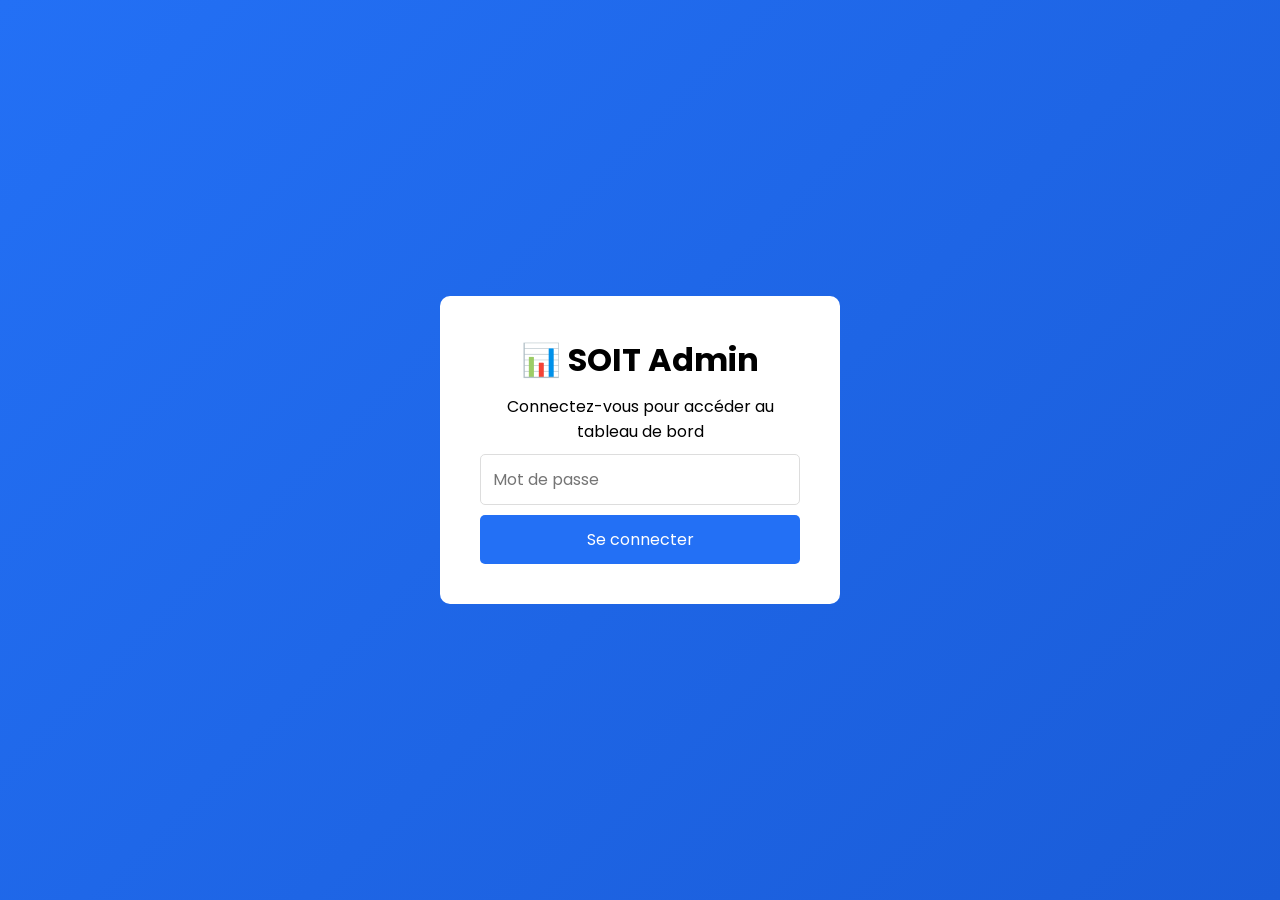
==== admin.html @ 4bae9ca6 "Add admin dashboard page" ====
<!doctype html>
<html lang="fr">
  <head>
    <meta charset="UTF-8" />
    <meta name="viewport" content="width=device-width, initial-scale=1.0" />
    <title>Admin Dashboard - SOIT</title>
    <link
      rel="stylesheet"
      href="https://cdnjs.cloudflare.com/ajax/libs/font-awesome/6.0.0-beta3/css/all.min.css"
    />
    <link
      href="https://fonts.googleapis.com/css2?family=Poppins:wght@100;200;300;400;500;600;700;800;900&display=swap"
      rel="stylesheet"
    />
    <style>
      * {
        margin: 0;
        padding: 0;
        box-sizing: border-box;
        font-family: "Poppins", sans-serif;
      }

      body {
        background: #f0f2f5;
      }

      /* Sidebar */
      .sidebar {
        position: fixed;
        left: 0;
        top: 0;
        width: 260px;
        height: 100%;
        background: #1a1a2e;
        color: white;
        transition: all 0.3s;
        z-index: 100;
      }

      .sidebar-header {
        padding: 20px;
        text-align: center;
        border-bottom: 1px solid #16213e;
      }

      .sidebar-header h2 {
        font-size: 1.5rem;
      }

      .sidebar-header p {
        font-size: 0.8rem;
        color: #aaa;
        margin-top: 5px;
      }

      .sidebar-menu {
        padding: 20px 0;
      }

      .menu-item {
        padding: 12px 25px;
        display: flex;
        align-items: center;
        gap: 12px;
        cursor: pointer;
        transition: all 0.3s;
        color: #ccc;
      }

      .menu-item:hover,
      .menu-item.active {
        background: #16213e;
        color: #2370f5;
      }

      .menu-item i {
        width: 20px;
      }

      /* Main Content */
      .main-content {
        margin-left: 260px;
        padding: 20px;
      }

      /* Top Bar */
      .top-bar {
        background: white;
        padding: 15px 25px;
        border-radius: 10px;
        display: flex;
        justify-content: space-between;
        align-items: center;
        margin-bottom: 20px;
        box-shadow: 0 2px 5px rgba(0, 0, 0, 0.05);
      }

      .page-title {
        font-size: 1.5rem;
        font-weight: 600;
      }

      .logout-btn {
        background: #ff4444;
        color: white;
        border: none;
        padding: 8px 15px;
        border-radius: 5px;
        cursor: pointer;
        transition: all 0.3s;
      }

      .logout-btn:hover {
        background: #cc0000;
      }

      /* Stats Cards */
      .stats-grid {
        display: grid;
        grid-template-columns: repeat(auto-fit, minmax(250px, 1fr));
        gap: 20px;
        margin-bottom: 30px;
      }

      .stat-card {
        background: white;
        padding: 20px;
        border-radius: 10px;
        box-shadow: 0 2px 5px rgba(0, 0, 0, 0.05);
        transition: transform 0.3s;
      }

      .stat-card:hover {
        transform: translateY(-5px);
      }

      .stat-card h3 {
        color: #666;
        font-size: 0.9rem;
        margin-bottom: 10px;
      }

      .stat-card .value {
        font-size: 2rem;
        font-weight: bold;
        color: #2370f5;
      }

      /* Sections */
      .section {
        background: white;
        border-radius: 10px;
        padding: 20px;
        margin-bottom: 20px;
        display: none;
      }

      .section.active {
        display: block;
      }

      .section-header {
        display: flex;
        justify-content: space-between;
        align-items: center;
        margin-bottom: 20px;
        padding-bottom: 10px;
        border-bottom: 2px solid #f0f2f5;
      }

      .section-header h2 {
        font-size: 1.3rem;
      }

      /* Tables */
      .table-container {
        overflow-x: auto;
      }

      table {
        width: 100%;
        border-collapse: collapse;
      }

      th,
      td {
        padding: 12px;
        text-align: left;
        border-bottom: 1px solid #eee;
      }

      th {
        background: #f8f9fa;
        font-weight: 600;
      }

      .status-badge {
        padding: 4px 8px;
        border-radius: 4px;
        font-size: 0.8rem;
        font-weight: 500;
      }

      .status-approved {
        background: #00c851;
        color: white;
      }

      .status-pending {
        background: #ffbb33;
        color: #333;
      }

      .action-btn {
        background: none;
        border: none;
        cursor: pointer;
        font-size: 1.2rem;
        margin: 0 5px;
        transition: all 0.3s;
      }

      .action-btn.approve {
        color: #00c851;
      }

      .action-btn.delete {
        color: #ff4444;
      }

      .action-btn:hover {
        transform: scale(1.1);
      }

      /* Login Page */
      .login-container {
        display: flex;
        justify-content: center;
        align-items: center;
        min-height: 100vh;
        background: linear-gradient(135deg, #2370f5, #1a5cd8);
      }

      .login-box {
        background: white;
        padding: 40px;
        border-radius: 10px;
        width: 90%;
        max-width: 400px;
        text-align: center;
      }

      .login-box h1 {
        margin-bottom: 10px;
      }

      .login-box input {
        width: 100%;
        padding: 12px;
        margin: 10px 0;
        border: 1px solid #ddd;
        border-radius: 5px;
        font-size: 1rem;
      }

      .login-box button {
        width: 100%;
        padding: 12px;
        background: #2370f5;
        color: white;
        border: none;
        border-radius: 5px;
        font-size: 1rem;
        cursor: pointer;
        transition: all 0.3s;
      }

      .login-box button:hover {
        background: #1a5cd8;
      }

      .error-message {
        color: #ff4444;
        margin-top: 10px;
        display: none;
      }

      @media (max-width: 768px) {
        .sidebar {
          width: 70px;
        }
        .sidebar-header h2,
        .sidebar-header p,
        .menu-item span {
          display: none;
        }
        .main-content {
          margin-left: 70px;
        }
        .menu-item {
          justify-content: center;
        }
        .stats-grid {
          grid-template-columns: 1fr;
        }
      }
    </style>
  </head>
  <body>
    <!-- Login Page -->
    <div id="loginPage" class="login-container">
      <div class="login-box">
        <h1>📊 SOIT Admin</h1>
        <p>Connectez-vous pour accéder au tableau de bord</p>
        <input type="password" id="adminPassword" placeholder="Mot de passe" />
        <button onclick="checkAdminLogin()">Se connecter</button>
        <div id="loginError" class="error-message">Mot de passe incorrect</div>
      </div>
    </div>

    <!-- Admin Dashboard -->
    <div id="adminDashboard" style="display: none">
      <!-- Sidebar -->
      <div class="sidebar">
        <div class="sidebar-header">
          <h2>SOIT</h2>
          <p>Administration</p>
        </div>
        <div class="sidebar-menu">
          <div class="menu-item active" data-page="dashboard">
            <i class="fas fa-chart-line"></i>
            <span>Tableau de bord</span>
          </div>
          <div class="menu-item" data-page="contacts">
            <i class="fas fa-envelope"></i>
            <span>Messages</span>
          </div>
          <div class="menu-item" data-page="reviews">
            <i class="fas fa-star"></i>
            <span>Avis clients</span>
          </div>
          <div class="menu-item" data-page="users">
            <i class="fas fa-users"></i>
            <span>Utilisateurs</span>
          </div>
        </div>
      </div>

      <!-- Main Content -->
      <div class="main-content">
        <div class="top-bar">
          <div class="page-title" id="pageTitle">Tableau de bord</div>
          <button class="logout-btn" onclick="adminLogout()">
            Déconnexion
          </button>
        </div>

        <!-- Dashboard Page -->
        <div id="dashboard" class="section active">
          <div class="stats-grid">
            <div class="stat-card">
              <h3>📧 Messages reçus</h3>
              <div class="value" id="statMessages">0</div>
            </div>
            <div class="stat-card">
              <h3>⭐ Avis clients</h3>
              <div class="value" id="statReviews">0</div>
            </div>
            <div class="stat-card">
              <h3>👥 Utilisateurs</h3>
              <div class="value" id="statUsers">0</div>
            </div>
            <div class="stat-card">
              <h3>⭐ Note moyenne</h3>
              <div class="value" id="statAvgRating">0</div>
            </div>
          </div>
        </div>

        <!-- Contacts Page -->
        <div id="contacts" class="section">
          <div class="section-header">
            <h2>📧 Messages de contact</h2>
          </div>
          <div class="table-container">
            <table id="contactsTable">
              <thead>
                <tr>
                  <th>Date</th>
                  <th>Nom</th>
                  <th>Email</th>
                  <th>Téléphone</th>
                  <th>Message</th>
                  <th>Actions</th>
                </tr>
              </thead>
              <tbody></tbody>
            </table>
          </div>
        </div>

        <!-- Reviews Page -->
        <div id="reviews" class="section">
          <div class="section-header">
            <h2>⭐ Avis clients</h2>
          </div>
          <div class="table-container">
            <table id="reviewsTable">
              <thead>
                <tr>
                  <th>Date</th>
                  <th>Nom</th>
                  <th>Note</th>
                  <th>Commentaire</th>
                  <th>Statut</th>
                  <th>Actions</th>
                </tr>
              </thead>
              <tbody></tbody>
            </table>
          </div>
        </div>

        <!-- Users Page -->
        <div id="users" class="section">
          <div class="section-header">
            <h2>👥 Utilisateurs inscrits</h2>
          </div>
          <div class="table-container">
            <table id="usersTable">
              <thead>
                <tr>
                  <th>Date</th>
                  <th>Nom d'utilisateur</th>
                  <th>Email</th>
                  <th>Rôle</th>
                </tr>
              </thead>
              <tbody></tbody>
            </table>
          </div>
        </div>
      </div>
    </div>

    <script>
      const API_URL = "https://soit-backend.onrender.com/api";
      let adminToken = null;

      // Check admin login
      function checkAdminLogin() {
        const password = document.getElementById("adminPassword").value;
        if (password === "admin123") {
          document.getElementById("loginPage").style.display = "none";
          document.getElementById("adminDashboard").style.display = "block";
          loadDashboard();
        } else {
          document.getElementById("loginError").style.display = "block";
        }
      }

      function adminLogout() {
        document.getElementById("loginPage").style.display = "flex";
        document.getElementById("adminDashboard").style.display = "none";
        document.getElementById("adminPassword").value = "";
      }

      // Load all data
      async function loadDashboard() {
        await loadStats();
        await loadContacts();
        await loadReviews();
        await loadUsers();
      }

      async function loadStats() {
        try {
          const response = await fetch(`${API_URL}/stats`);
          const data = await response.json();
          if (data.success) {
            document.getElementById("statMessages").innerText =
              data.stats.totalMessages || 0;
            document.getElementById("statUsers").innerText =
              data.stats.totalUsers || 0;
          }
        } catch (error) {
          console.error("Error loading stats:", error);
        }

        try {
          const response = await fetch(`${API_URL}/reviews`);
          const data = await response.json();
          if (data.success) {
            document.getElementById("statReviews").innerText =
              data.reviews.length;
            const avgRating =
              data.reviews.reduce((sum, r) => sum + r.rating, 0) /
              data.reviews.length;
            document.getElementById("statAvgRating").innerText = avgRating
              ? avgRating.toFixed(1)
              : "0";
          }
        } catch (error) {
          console.error("Error loading reviews:", error);
        }
      }

      async function loadContacts() {
        try {
          const response = await fetch(`${API_URL}/contacts`);
          const data = await response.json();
          if (data.success) {
            const tbody = document.querySelector("#contactsTable tbody");
            tbody.innerHTML = "";
            data.contacts.forEach((contact) => {
              const row = tbody.insertRow();
              row.insertCell(0).innerText = new Date(
                contact.createdAt,
              ).toLocaleDateString();
              row.insertCell(1).innerText = contact.name;
              row.insertCell(2).innerText = contact.email;
              row.insertCell(3).innerText = contact.phone || "-";
              row.insertCell(4).innerText =
                contact.message.substring(0, 50) +
                (contact.message.length > 50 ? "..." : "");
              row.insertCell(5).innerHTML =
                `<button class="action-btn delete" onclick="deleteContact('${contact._id}')"><i class="fas fa-trash"></i></button>`;
            });
          }
        } catch (error) {
          console.error("Error loading contacts:", error);
        }
      }

      async function loadReviews() {
        try {
          const response = await fetch(`${API_URL}/reviews`);
          const data = await response.json();
          if (data.success) {
            const tbody = document.querySelector("#reviewsTable tbody");
            tbody.innerHTML = "";
            data.reviews.forEach((review) => {
              const stars =
                "★".repeat(review.rating) + "☆".repeat(5 - review.rating);
              const row = tbody.insertRow();
              row.insertCell(0).innerText = new Date(
                review.createdAt,
              ).toLocaleDateString();
              row.insertCell(1).innerText = review.name;
              row.insertCell(2).innerHTML =
                `<span style="color: #ffc107;">${stars}</span>`;
              row.insertCell(3).innerText =
                review.comment.substring(0, 50) +
                (review.comment.length > 50 ? "..." : "");
              row.insertCell(4).innerHTML =
                `<span class="status-badge status-${review.status}">${review.status}</span>`;
              row.insertCell(5).innerHTML = `
                        <button class="action-btn delete" onclick="deleteReview('${review._id}')"><i class="fas fa-trash"></i></button>
                    `;
            });
          }
        } catch (error) {
          console.error("Error loading reviews:", error);
        }
      }

      async function loadUsers() {
        try {
          const response = await fetch(`${API_URL}/users`);
          const data = await response.json();
          if (data.success) {
            const tbody = document.querySelector("#usersTable tbody");
            tbody.innerHTML = "";
            data.users.forEach((user) => {
              const row = tbody.insertRow();
              row.insertCell(0).innerText = new Date(
                user.createdAt,
              ).toLocaleDateString();
              row.insertCell(1).innerText = user.username;
              row.insertCell(2).innerText = user.email;
              row.insertCell(3).innerHTML =
                `<span class="status-badge status-approved">${user.role}</span>`;
            });
          }
        } catch (error) {
          console.error("Error loading users:", error);
        }
      }

      async function deleteContact(id) {
        if (confirm("Supprimer ce message ?")) {
          try {
            const response = await fetch(`${API_URL}/contacts/${id}`, {
              method: "DELETE",
            });
            const data = await response.json();
            if (data.success) {
              loadContacts();
              loadStats();
            }
          } catch (error) {
            console.error("Error deleting contact:", error);
          }
        }
      }

      async function deleteReview(id) {
        if (confirm("Supprimer cet avis ?")) {
          try {
            const response = await fetch(`${API_URL}/admin/reviews/${id}`, {
              method: "DELETE",
            });
            const data = await response.json();
            if (data.success) {
              loadReviews();
              loadStats();
            }
          } catch (error) {
            console.error("Error deleting review:", error);
          }
        }
      }

      // Navigation
      document.querySelectorAll(".menu-item").forEach((item) => {
        item.addEventListener("click", () => {
          document
            .querySelectorAll(".menu-item")
            .forEach((m) => m.classList.remove("active"));
          document
            .querySelectorAll(".section")
            .forEach((s) => s.classList.remove("active"));
          item.classList.add("active");
          const page = item.dataset.page;
          document.getElementById(page).classList.add("active");
          document.getElementById("pageTitle").innerText =
            item.querySelector("span").innerText;
        });
      });
    </script>
  </body>
</html>
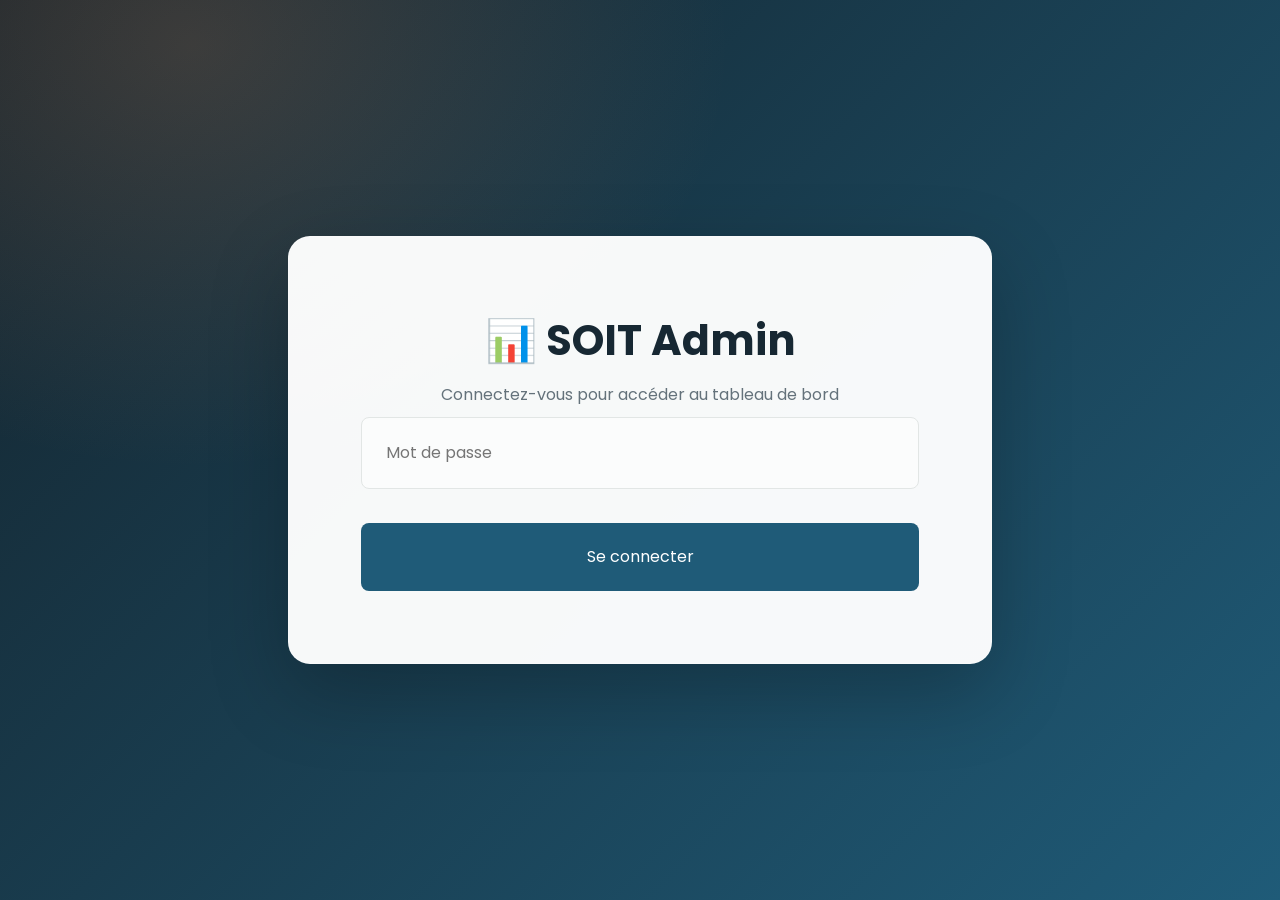
==== commit 0c708531: "mise à jour du site" ====
--- a/admin.html
+++ b/admin.html
@@ -305,8 +305,9 @@
         }
       }
     </style>
+    <link rel="stylesheet" href="modern.css" />
   </head>
-  <body>
+  <body class="admin-page">
     <!-- Login Page -->
     <div id="loginPage" class="login-container">
       <div class="login-box">
--- a/modern.css
+++ b/modern.css
@@ -0,0 +1,401 @@
+/* SOIT visual system refresh — shared across the public site and account screens. */
+:root {
+  --soit-ink: #172833;
+  --soit-muted: #64727b;
+  --soit-blue: #1f5b78;
+  --soit-blue-dark: #153e55;
+  --soit-copper: #d88958;
+  --soit-paper: #f5f4f0;
+  --soit-line: #e2e6e5;
+  --soit-shadow: 0 18px 50px rgba(23, 40, 51, .09);
+  --soit-radius: 18px;
+}
+
+html { scroll-padding-top: 9rem; }
+body { color: var(--soit-ink); background: #fff; }
+::selection { color: #fff; background: var(--soit-blue); }
+:focus-visible { outline: 3px solid rgba(216, 137, 88, .8); outline-offset: 3px; }
+a, button { transition: color .2s ease, background-color .2s ease, border-color .2s ease, box-shadow .2s ease, transform .2s ease; }
+input, textarea, select { transition: border-color .2s ease, box-shadow .2s ease; }
+.skip-link { position: fixed; z-index: 3000; top: 1rem; left: 1rem; padding: 1rem 1.4rem; border-radius: 6px; color: #fff; background: var(--soit-ink); transform: translateY(-160%); }
+.skip-link:focus { transform: translateY(0); }
+
+/* Public site navigation */
+.header {
+  min-height: 8rem; padding: 1rem clamp(2rem, 6vw, 9rem); flex-wrap: nowrap;
+  border-bottom: 1px solid rgba(23, 40, 51, .07); box-shadow: 0 5px 24px rgba(23, 40, 51, .055);
+  backdrop-filter: blur(16px); background: rgba(255, 255, 255, .96);
+}
+.header .logo-img { width: auto; max-width: 13.5rem; max-height: 5.3rem; object-fit: contain; }
+.header .navbar { gap: clamp(.4rem, 1vw, 1.8rem); }
+.header .navbar a {
+  position: relative; display: inline-flex; align-items: center; gap: .65rem; padding: 1rem .75rem;
+  color: #50606a; font-size: 1.25rem; font-weight: 500; border-radius: 0;
+}
+.header .navbar a::after { content: none; }
+.header .navbar a::before { background: var(--soit-blue); }
+.header .navbar a:hover, .header .navbar a:focus-visible, .header .navbar a.is-active { color: var(--soit-blue-dark); background: transparent; }
+.header .navbar a:hover::before, .header .navbar a:focus-visible::before, .header .navbar a.is-active::before { width: 70%; }
+.header .navbar a i { display: none; }
+.header .icons { gap: .5rem; }
+.header .icon-btn { width: 3.8rem; height: 3.8rem; display: grid; place-items: center; color: var(--soit-blue-dark); background: #f1f5f6; border-radius: 50%; cursor: pointer; }
+.header .icon-btn { flex: 0 0 auto; padding: 0; border: 0; }
+.header .icon-btn:hover { color: #fff; background: var(--soit-blue); transform: translateY(-2px); }
+
+/* Hero */
+body:not(.admin-page):not(.reset-page) { padding-top: 8rem; }
+.home { min-height: min(72rem, calc(100svh - 8rem)); height: min(72rem, calc(100svh - 8rem)); background: var(--soit-ink); }
+.home .slide { padding: 8rem clamp(2.4rem, 11vw, 16rem); }
+.home .slide::after { content: ""; position: absolute; inset: 0; pointer-events: none; background: linear-gradient(90deg, rgba(10, 24, 32, .88) 0%, rgba(10, 24, 32, .61) 47%, rgba(10, 24, 32, .12) 100%); }
+.home .slide .content { position: relative; z-index: 1; max-width: 78rem; margin: 0; text-align: left; }
+.home .slide.active .content { animation: home-copy-enter .7s cubic-bezier(.2,.75,.25,1) both; }
+.home .slide .subtitle { display: inline-flex; align-items: center; gap: 1rem; color: #f0b184; font-size: 1.35rem; letter-spacing: .2em; text-transform: uppercase; }
+.home .slide .subtitle::before { content: ""; width: 3.2rem; height: 1px; background: currentColor; }
+.home .slide :is(h1, h2, h3) { max-width: 80rem; margin: 2.5rem 0 2rem; color: #fff; font-size: clamp(4.2rem, 6.5vw, 8rem); font-weight: 600; line-height: 1.06; letter-spacing: -.045em; }
+.home .slide p { max-width: 60rem; margin: 0 0 3rem; color: rgba(255,255,255,.82); font-size: clamp(1.5rem, 1.6vw, 1.9rem); line-height: 1.8; }
+.btn, .service-link, .btn-faq, .cta-btn, .add-review-btn, .submit-review-btn {
+  border: 0; border-radius: 5px; font-weight: 600; letter-spacing: .015em; box-shadow: none;
+}
+.home .btn { display: inline-flex; align-items: center; gap: 1.3rem; padding: 1.5rem 2.2rem; color: #fff; background: var(--soit-copper); }
+.home .btn:hover { color: #fff; background: #bb7045; transform: translateY(-2px); }
+.home-prev, .home-next { width: 4.8rem; height: 4.8rem; border: 1px solid rgba(255,255,255,.48); border-radius: 50%; color: #fff; background: rgba(255,255,255,.08); backdrop-filter: blur(8px); }
+.home-prev:hover, .home-next:hover { color: var(--soit-ink); background: #fff; }
+.home-dots .dot { width: 2rem; height: .45rem; border-radius: 2rem; background: rgba(255,255,255,.5); }
+.home-dots .dot.active { width: 4.2rem; background: var(--soit-copper); }
+
+@keyframes home-copy-enter {
+  from { opacity: 0; translate: 0 1.6rem; }
+  to { opacity: 1; translate: 0 0; }
+}
+
+/* Shared content rhythm and section headings */
+section:not(.home) { padding: clamp(6rem, 8vw, 10rem) clamp(2rem, 7vw, 10rem); }
+.heading { color: var(--soit-ink); font-size: clamp(3rem, 4vw, 5.2rem); font-weight: 600; line-height: 1.14; letter-spacing: -.035em; }
+.section-subtitle { color: #a96742; font-size: 1.2rem; font-weight: 700; letter-spacing: .19em; text-transform: uppercase; }
+.section-description { max-width: 67rem; color: var(--soit-muted); font-size: 1.5rem; line-height: 1.8; }
+.about, .projects, .current-project, .reviews, .faq { background: #fff; }
+.services, .before-after, .blogs { background: var(--soit-paper); }
+.about-container, .services-container, .projects-container, .before-after-container, .current-project-container, .blogs-container, .reviews-container, .faq-container, .contact-container { max-width: 144rem; }
+.about-header, .services-header, .section-header, .contact-header { margin-bottom: 4.5rem; }
+
+/* Content cards */
+.service-card, .project-card, .before-after-card, .article-card, .stat-card, .faq-item, .map-card, .form-card, .review-card, .rating-summary {
+  overflow: hidden; border: 1px solid var(--soit-line); border-radius: var(--soit-radius); background: #fff; box-shadow: 0 8px 28px rgba(23,40,51,.045);
+}
+.service-card, .project-card, .article-card, .before-after-card, .team-card { transition: transform .25s ease, box-shadow .25s ease, border-color .25s ease; }
+.service-card:hover, .project-card:hover, .article-card:hover, .before-after-card:hover, .team-card:hover { transform: translateY(-5px); border-color: rgba(31,91,120,.24); box-shadow: var(--soit-shadow); }
+.service-card { padding: 3rem; }
+.service-icon, .info-item i { color: var(--soit-blue); }
+.service-card h3, .article-card h3, .project-card h3, .faq-question h3 { color: var(--soit-ink); }
+.service-link, .read-more, .btn-read-more { color: var(--soit-blue); }
+.project-card img, .article-card img, .before-after-card img { transition: transform .45s ease; }
+.project-card:hover img, .article-card:hover img { transform: scale(1.035); }
+.stat-card { position: relative; padding: 2.3rem; border-color: transparent; background: var(--soit-ink); color: #fff; }
+.stat-number { color: #fff; }
+.stat-label { color: rgba(255,255,255,.73); }
+.stat-icon { color: var(--soit-copper); }
+.about .btn, .btn-faq { padding: 1.3rem 1.8rem; color: #fff; background: var(--soit-blue); }
+.about .btn:hover, .btn-faq:hover { color: #fff; background: var(--soit-blue-dark); }
+.filter-btn { border: 1px solid #d5dddf; border-radius: 99px; color: var(--soit-muted); background: #fff; }
+.filter-btn.active, .filter-btn:hover { border-color: var(--soit-blue); color: #fff; background: var(--soit-blue); }
+.faq-item { padding: .5rem 1.8rem; }
+.faq-question { color: var(--soit-ink); }
+.faq-answer { color: var(--soit-muted); line-height: 1.8; }
+.faq-question[role="button"]:focus-visible { outline-offset: 4px; border-radius: 6px; }
+
+/* Forms and contact */
+.contact { background: #edf2f2; }
+.map-card, .form-card { border: 0; box-shadow: var(--soit-shadow); }
+.form-card { padding: clamp(2rem, 4vw, 4rem); }
+.form-card h3 { color: var(--soit-ink); font-size: 2.2rem; }
+.box, input.box, textarea.box, .input-group .box { border: 1px solid #dce3e3; border-radius: 8px; background: #fbfcfc; box-shadow: none; }
+.box:focus, input.box:focus, textarea.box:focus { border-color: var(--soit-blue); background: #fff; box-shadow: 0 0 0 4px rgba(31,91,120,.09); }
+.contact-form .btn, .submit-review-btn { color: #fff; background: var(--soit-blue); }
+.contact-form .btn:hover, .submit-review-btn:hover { background: var(--soit-blue-dark); }
+.rating-number, .rating-stars, .rating-input .fas { color: var(--soit-copper); }
+
+/* Footer and overlays */
+.footer { color: rgba(255,255,255,.72); background: #14232c; }
+.footer::before { background: var(--soit-copper); }
+.footer-col h4 { color: #fff; }
+.footer-col h4::after { background: var(--soit-copper); }
+.footer-col a { color: rgba(255,255,255,.72); }
+.footer-col a:hover, .footer-social a:hover { color: #f1b28a; }
+.footer-bottom { border-color: rgba(255,255,255,.14); }
+.scroll-top { border-radius: 50%; background: var(--soit-blue); box-shadow: 0 8px 24px rgba(31,91,120,.25); }
+.scroll-top:hover { background: var(--soit-blue-dark); }
+.contact-info { border-left: 1px solid var(--soit-line); }
+.article-modal, .review-modal { backdrop-filter: blur(5px); }
+.login-form-container { position: fixed; z-index: 1001; inset: 0; pointer-events: none; }
+.login-form-container.active { pointer-events: auto; }
+.auth-backdrop { position: fixed; z-index: 1001; inset: 0; display: block; width: 100%; height: 100%; padding: 0; border: 0; opacity: 0; visibility: hidden; background: rgba(8,19,30,.62); backdrop-filter: blur(5px); cursor: default; transition: opacity .22s ease, visibility .22s ease; }
+.login-form-container.active .auth-backdrop { opacity: 1; visibility: visible; }
+.login-form-container.active .login-form, .login-form-container.active .register-form, .login-form-container.active .forgot-form { z-index: 1002; }
+.login-form, .register-form, .forgot-form { max-height: min(90vh, 90dvh); overflow-y: auto; overscroll-behavior: contain; }
+body.auth-modal-open { overflow: hidden; }
+.login-form .input-field .box:focus, .register-form .input-field .box:focus, .forgot-form .input-field .box:focus { border-color: var(--soit-blue); outline: 0; color: var(--soit-ink); background: #fff; box-shadow: 0 0 0 4px rgba(31,91,120,.13); }
+body.dark-mode .login-form .input-field .box:focus, body.dark-mode .register-form .input-field .box:focus, body.dark-mode .forgot-form .input-field .box:focus { color: #edf4fa; background: #101a28; }
+
+/* Before/after: compact horizontal photo pairs in a responsive arrow carousel. */
+.before-after-slider-wrapper { position: relative; padding: 0 4.5rem; }
+.before-after-slider-container {
+  overflow-x: auto; overflow-y: hidden; padding: .8rem .2rem 1.4rem;
+  scroll-snap-type: x mandatory; scroll-behavior: smooth; scrollbar-width: none;
+}
+.before-after-slider-container::-webkit-scrollbar { display: none; }
+.before-after-slider {
+  display: flex; align-items: stretch; gap: 2.2rem;
+  transform: none !important; transition: none;
+}
+.before-after-card {
+  min-width: 0; height: auto; flex: 0 0 calc((100% - 4.4rem) / 3);
+  display: flex; flex-direction: column; scroll-snap-align: start;
+  border: 1px solid var(--soit-line); border-radius: var(--soit-radius);
+  background: #fff; box-shadow: 0 8px 28px rgba(23,40,51,.045);
+}
+.before-after-card[hidden] { display: none !important; }
+.before-after-slider.is-short .before-after-card { flex-basis: calc((100% - 2.2rem) / 2); }
+.comparison-pair { display: grid; grid-template-columns: repeat(2, minmax(0, 1fr)); overflow: hidden; background: #e8edf0; }
+.comparison-image { position: relative; min-width: 0; aspect-ratio: 16 / 10; margin: 0; overflow: hidden; background: #dce4e8; }
+.comparison-image + .comparison-image { border-left: 2px solid #fff; }
+.comparison-image img { display: block; width: 100%; height: 100%; object-fit: cover; transition: transform .5s cubic-bezier(.2,.75,.25,1); }
+.before-after-card:hover .comparison-image img { transform: scale(1.035); }
+.comparison-image figcaption {
+  position: absolute; top: 1rem; left: 1rem; padding: .55rem 1rem;
+  border: 1px solid rgba(255,255,255,.35); border-radius: 999px;
+  color: #fff; background: rgba(16,26,40,.78); font-size: 1.1rem;
+  font-weight: 700; letter-spacing: .08em; text-transform: uppercase;
+  backdrop-filter: blur(8px);
+}
+.comparison-image:nth-child(2) figcaption { background: rgba(31,91,120,.88); }
+.before-after-card .card-content { flex: 1; padding: 2rem 2.2rem 2.3rem; }
+.comparison-category { display: block; margin-bottom: .65rem; color: var(--soit-blue); font-size: 1.15rem; font-weight: 700; letter-spacing: .12em; text-transform: uppercase; }
+.before-after-card .card-content h3 { margin: 0 0 .7rem; color: var(--soit-ink); font-size: 1.8rem; line-height: 1.35; }
+.before-after-card .card-content p { margin: 0; color: var(--soit-muted); font-size: 1.35rem; line-height: 1.65; }
+.before-after .filter-btn[aria-pressed="true"] { color: #fff; border-color: var(--soit-blue); background: var(--soit-blue); }
+.before-after .filter-btn:focus-visible { outline: 3px solid var(--soit-copper); outline-offset: 3px; }
+.before-after .slider-nav { top: 50%; display: grid; place-items: center; width: 4.3rem; height: 4.3rem; padding: 0; border: 1px solid rgba(31,91,120,.12); color: var(--soit-blue); background: #fff; box-shadow: 0 8px 22px rgba(23,40,51,.14); }
+.before-after .slider-nav:hover:not(:disabled) { color: #fff; background: var(--soit-blue); transform: translateY(-50%) scale(1.06); }
+.before-after .slider-nav:disabled { opacity: .38; cursor: default; }
+.before-after-slider-container:focus-visible { outline: 3px solid var(--soit-copper); outline-offset: 4px; }
+.before-after-prev { left: 0; }
+.before-after-next { right: 0; }
+body.dark-mode .before-after-card .card-content h3 { color: #edf4fa; }
+body.dark-mode .before-after-card .card-content p { color: #b3c1ce; }
+body.dark-mode .comparison-image + .comparison-image { border-color: #19283a; }
+body.dark-mode .comparison-image { background: #101a28; }
+@media (max-width: 1050px) {
+  .before-after-slider-wrapper { padding-inline: 3.8rem; }
+  .before-after-card, .before-after-slider.is-short .before-after-card { flex-basis: calc((100% - 2.2rem) / 2); }
+}
+@media (max-width: 640px) {
+  .before-after-slider-wrapper { padding-inline: 3.4rem; }
+  .before-after-slider { gap: 1.6rem; }
+  .before-after-card, .before-after-slider.is-short .before-after-card { flex-basis: 100%; }
+  .before-after .slider-nav { width: 3.2rem; height: 3.2rem; }
+  .before-after-card .card-content { padding: 1.8rem; }
+  .comparison-image { aspect-ratio: 4 / 3; }
+}
+
+/* Admin dashboard */
+.login-container { background: radial-gradient(ellipse at 15% 5%, rgba(216,137,88,.2), transparent 35%), linear-gradient(135deg, #14232c, #1f5b78); }
+.admin-page { background: var(--soit-paper); }
+.login-box { max-width: 44rem; padding: 4.5rem; border: 1px solid rgba(255,255,255,.24); border-radius: 22px; color: var(--soit-ink); background: rgba(255,255,255,.97); box-shadow: 0 28px 80px rgba(0,0,0,.24); }
+.login-box h1 { color: var(--soit-ink); font-size: 2.6rem; }
+.login-box p { color: var(--soit-muted); }
+.login-box input { width: 100%; padding: 1.4rem 1.5rem; border: 1px solid var(--soit-line); border-radius: 8px; background: #fbfcfc; }
+.login-box button { margin-top: 1.5rem; padding: 1.35rem; border-radius: 8px; background: var(--soit-blue); }
+.sidebar { background: #14232c; box-shadow: 8px 0 28px rgba(23,40,51,.1); }
+.sidebar-header { border-color: rgba(255,255,255,.12); }
+.sidebar-header h2 { color: #fff; letter-spacing: .08em; }
+.sidebar-menu { padding: 1.2rem; }
+.menu-item { margin: .35rem 0; border-radius: 8px; color: rgba(255,255,255,.73); }
+.menu-item:hover, .menu-item.active { color: #fff; background: rgba(216,137,88,.19); }
+.menu-item.active { box-shadow: inset 3px 0 var(--soit-copper); }
+.main-content { min-height: 100vh; background: var(--soit-paper); }
+.main-content h1, .main-content h2, .main-content h3 { color: var(--soit-ink); }
+.stats-grid > *, .stat-box, .dashboard-card, .content-section { border: 1px solid var(--soit-line); border-radius: 14px; background: #fff; box-shadow: 0 7px 24px rgba(23,40,51,.045); }
+.main-content button { border-radius: 7px; }
+.main-content table { border-collapse: collapse; }
+.main-content th { color: var(--soit-ink); background: #edf2f2; }
+
+/* Password reset */
+.reset-container { max-width: 48rem; }
+.reset-page { background: radial-gradient(ellipse at 12% 8%, rgba(216,137,88,.23), transparent 32%), linear-gradient(135deg, #14232c, #1f5b78); background-attachment: fixed; }
+.reset-card { padding: clamp(2.8rem, 6vw, 5rem); border: 1px solid rgba(255,255,255,.65); border-radius: 22px; box-shadow: 0 28px 80px rgba(10,35,50,.24); }
+.reset-card > i { color: var(--soit-blue); }
+.reset-card h2 { color: var(--soit-ink); }
+.reset-card p { color: var(--soit-muted); line-height: 1.7; }
+.reset-card .input-group input { border: 1px solid #dce3e3; border-radius: 8px; }
+.reset-card .input-group input:focus { border-color: var(--soit-blue); box-shadow: 0 0 0 4px rgba(31,91,120,.09); }
+.btn-reset { border-radius: 8px; background: var(--soit-blue); }
+.btn-reset:hover { background: var(--soit-blue-dark); box-shadow: 0 8px 20px rgba(31,91,120,.22); }
+.back-link { color: var(--soit-blue); }
+
+/* Gentle section reveals and staggered cards */
+.motion-reveal { opacity: 0; translate: 0 1.6rem; transition: opacity .55s ease, translate .55s cubic-bezier(.2,.75,.25,1); transition-delay: calc(var(--reveal-index, 0) * 55ms); }
+.motion-reveal.is-visible { opacity: 1; translate: 0 0; }
+
+@media (max-width: 1180px) {
+  .header { padding-inline: 2.4rem; }
+  .header .navbar { gap: .2rem; }
+  .header .navbar a { padding-inline: .55rem; font-size: 1.15rem; }
+}
+@media (max-width: 900px) {
+  .header { min-height: 7.2rem; }
+  body:not(.admin-page):not(.reset-page) { padding-top: 7.2rem; }
+  .header .navbar { position: absolute; top: 100%; left: 0; right: 0; z-index: 999; display: flex; flex-direction: column; align-items: stretch; gap: .4rem; padding: 1.5rem; border-top: 1px solid var(--soit-line); background: #fff; box-shadow: var(--soit-shadow); clip-path: polygon(0 0, 100% 0, 100% 0, 0 0); visibility: hidden; pointer-events: none; transition: clip-path .3s ease, visibility .3s ease; }
+  .header .navbar.active { clip-path: polygon(0 0, 100% 0, 100% 100%, 0 100%); visibility: visible; pointer-events: auto; }
+  .header .navbar a { padding: 1.4rem 2rem; border-bottom: 1px solid #eef0ef; }
+  .header .navbar a i { display: inline-block; }
+  .home { height: min(68rem, calc(100svh - 7.2rem)); }
+  .home .slide { padding: 6rem 8vw; }
+  .home .slide::after { background: linear-gradient(90deg, rgba(10,24,32,.84), rgba(10,24,32,.48)); }
+  .header .icons .icon-btn { width: 3.5rem; height: 3.5rem; }
+}
+@media (max-width: 600px) {
+  .header { padding-inline: 1.6rem; gap: .7rem; }
+  .header .logo-img { max-width: 10rem; max-height: 4.4rem; }
+  .header .icons { gap: .25rem; }
+  .header .icons .icon-btn { width: 3.2rem; height: 3.2rem; }
+  .header #info-btn, .header #language-btn, .header #dark-mode-btn { display: none; }
+  .home { height: 68rem; min-height: calc(100svh - 7.2rem); }
+  .home .slide { padding: 5rem 2.4rem; }
+  .home .slide :is(h1, h2, h3) { font-size: clamp(3.8rem, 12vw, 5.8rem); }
+  .home .slide p { font-size: 1.45rem; }
+  .home-prev, .home-next { top: auto; bottom: 2.2rem; width: 4rem; height: 4rem; }
+  .home-dots { bottom: 3.4rem; }
+  section:not(.home) { padding: 5.5rem 2rem; }
+  .login-box { padding: 3rem 2.4rem; }
+}
+@media (prefers-reduced-motion: reduce) {
+  *, *::before, *::after { scroll-behavior: auto !important; animation-duration: .01ms !important; animation-iteration-count: 1 !important; transition-duration: .01ms !important; }
+}
+
+/* Final interaction and contrast refinements */
+.service-icon { display: grid; place-items: center; width: 7rem; height: 7rem; margin: 0 auto 2rem; border-radius: 50%; color: var(--soit-blue); background: #eaf1f3; font-size: 2.8rem; transition: color .25s ease, background .25s ease, transform .35s cubic-bezier(.2,.75,.25,1); }
+.service-card:hover .service-icon { color: #fff; background: var(--soit-blue); transform: translateY(-3px) rotate(-5deg) scale(1.06); }
+.about-content { gap: clamp(3rem, 6vw, 8rem); align-items: center; }
+.about-video .video-wrapper { overflow: hidden; border: 1px solid rgba(255,255,255,.14); border-radius: 20px; background: #0b1420; box-shadow: 0 24px 65px rgba(4,15,27,.24); }
+.about-video video { display: block; width: 100%; aspect-ratio: 16 / 9; object-fit: cover; }
+.about-text h3 { font-size: clamp(2.5rem, 3vw, 3.8rem); line-height: 1.25; }
+.info-grid .info-item { transition: transform .25s ease, border-color .25s ease, box-shadow .25s ease; }
+.info-grid .info-item:hover { transform: translateY(-3px); border-color: rgba(31,91,120,.28); box-shadow: 0 12px 28px rgba(23,40,51,.1); }
+.stat-card { transform: translateY(0); transition: transform .3s cubic-bezier(.2,.75,.25,1), border-color .3s ease, box-shadow .3s ease, background .3s ease; }
+.stat-card:hover, .stat-card:focus-within { transform: translateY(-8px); border-color: rgba(216,137,88,.62); background: #20394a; box-shadow: 0 20px 44px rgba(13,29,43,.2); }
+.stat-number { transition: color .25s ease, transform .3s ease; }
+.stat-card:hover .stat-number { color: #f1b28a; transform: scale(1.06); }
+.stat-icon { transition: transform .35s cubic-bezier(.2,.75,.25,1); }
+.stat-card:hover .stat-icon { transform: rotate(-9deg) scale(1.15); }
+.project-card { transition: transform .35s cubic-bezier(.2,.75,.25,1), box-shadow .35s ease, border-color .3s ease; }
+.project-card:hover, .project-card:focus-within { transform: translateY(-8px); border-color: rgba(31,91,120,.34); box-shadow: 0 22px 48px rgba(20,38,54,.18); }
+.project-card .project-image { overflow: hidden; }
+.project-card .project-image img { transition: transform .65s cubic-bezier(.2,.75,.25,1), filter .35s ease; }
+.project-card:hover .project-image img { transform: scale(1.06); filter: saturate(1.08); }
+.before-after-card { transition: transform .35s cubic-bezier(.2,.75,.25,1), box-shadow .35s ease, border-color .3s ease; }
+.before-after-card:hover { transform: translateY(-6px); border-color: rgba(31,91,120,.28); box-shadow: var(--soit-shadow); }
+.before-after-card img { transition: transform .65s cubic-bezier(.2,.75,.25,1); }
+.before-after-card:hover img { transform: scale(1.045); }
+.reviews-slider-container, .project-slider-container { touch-action: pan-y; }
+.review-card { transition: transform .3s ease, border-color .3s ease, box-shadow .3s ease; }
+.review-card:hover { transform: translateY(-5px); border-color: rgba(31,91,120,.28); box-shadow: var(--soit-shadow); }
+.review-dot, .project-dot { display: block; padding: 0; border: 0; cursor: pointer; }
+.faq-item { border-color: transparent; transition: border-color .25s ease, box-shadow .25s ease, transform .25s ease; }
+.faq-item:hover, .faq-item.active { border-color: rgba(31,91,120,.25); box-shadow: 0 12px 30px rgba(23,40,51,.08); }
+.faq-item.active { transform: translateY(-2px); }
+.faq-question-content > i, .faq-toggle { transition: transform .25s ease, color .25s ease; }
+.faq-item.active .faq-question-content > i, .faq-item.active .faq-toggle { color: var(--soit-copper); transform: rotate(90deg); }
+.map-wrapper { position: relative; min-height: 40rem; overflow: hidden; border-radius: inherit; background: #dce6e8; }
+.map-wrapper iframe { display: block; width: 100%; min-height: 40rem; height: 100%; border: 0; }
+.map-open-link { position: absolute; right: 1.4rem; bottom: 1.4rem; display: inline-flex; gap: .8rem; align-items: center; padding: 1rem 1.4rem; border-radius: 6px; color: #fff; background: var(--soit-blue); box-shadow: 0 8px 22px rgba(0,0,0,.2); font-size: 1.25rem; }
+.map-open-link:hover { color: #fff; background: var(--soit-blue-dark); }
+.contact-header .section-description { color: #53636c; }
+.footer { padding-block: 7rem 2.5rem; background: linear-gradient(145deg, #101a28 0%, #142b3b 100%); }
+.footer-container { max-width: 144rem; }
+.footer-grid { grid-template-columns: 1.35fr 1fr 1.2fr 1.15fr; gap: clamp(2.5rem, 5vw, 7rem); padding-bottom: 4rem; }
+.footer-col:first-child p { max-width: 29rem; line-height: 1.8; }
+.footer-col a { width: fit-content; line-height: 1.9; }
+.footer-col a:hover { transform: translateX(4px); }
+.footer-col h4 { margin-bottom: 2rem; }
+.footer-bottom { display: flex; flex-wrap: wrap; justify-content: space-between; gap: 1rem 2.5rem; padding-top: 2rem; }
+.footer-bottom p { margin: 0; }
+.footer-social a { display: grid; place-items: center; width: 4rem; height: 4rem; border: 1px solid rgba(255,255,255,.16); border-radius: 50%; }
+.footer-social a:hover { border-color: var(--soit-copper); background: rgba(216,137,88,.14); transform: translateY(-3px); }
+
+body.dark-mode { color: #dce6ef; background: #0b1420; }
+body.dark-mode .about, body.dark-mode .projects, body.dark-mode .current-project, body.dark-mode .reviews, body.dark-mode .faq { color: #dce6ef; background: #0d1724; }
+body.dark-mode .services, body.dark-mode .before-after, body.dark-mode .blogs { color: #dce6ef; background: #111e2e; }
+body.dark-mode :is(.about, .services, .projects, .before-after, .current-project, .blogs, .reviews, .faq) .heading,
+body.dark-mode :is(.about, .services, .projects, .before-after, .current-project, .blogs, .reviews, .faq) .section-description { color: #dce6ef; }
+body.dark-mode :is(.about, .services, .projects, .before-after, .current-project, .blogs, .reviews, .faq) .section-subtitle { color: #efad80; }
+body.dark-mode .service-card, body.dark-mode .project-card, body.dark-mode .before-after-card, body.dark-mode .article-card, body.dark-mode .faq-item, body.dark-mode .review-card, body.dark-mode .rating-summary, body.dark-mode .stat-card { border-color: rgba(255,255,255,.08); color: #dce6ef; background: #19283a; }
+body.dark-mode .service-card h3, body.dark-mode .project-card h3, body.dark-mode .article-card h3, body.dark-mode .faq-question, body.dark-mode .faq-question h3 { color: #edf4fa; }
+body.dark-mode .about-text h3 { color: #edf4fa; }
+body.dark-mode .faq-answer, body.dark-mode .project-card p, body.dark-mode .review-card p { color: #b3c1ce; }
+body.dark-mode .filter-btn { border-color: #314256; color: #c4d0da; background: #18283a; }
+body.dark-mode .filter-btn.active, body.dark-mode .filter-btn:hover { color: #fff; background: var(--soit-blue); }
+body.dark-mode .contact { color: #dce6ef; background: #0b1420; }
+body.dark-mode .contact .heading, body.dark-mode .contact .section-description { color: #edf4fa; }
+body.dark-mode .contact .section-subtitle { color: #efad80; }
+body.dark-mode .contact-info { border-color: rgba(255,255,255,.13); }
+body.dark-mode .contact-info :is(h3,h4,p,a), body.dark-mode .contact-info .address-link { color: #cbd7e2; }
+body.dark-mode .contact-info .info-icon { color: #f1b28a; }
+body.dark-mode .map-card, body.dark-mode .form-card { border: 1px solid rgba(255,255,255,.08); color: #dce6ef; background: #19283a; }
+body.dark-mode .form-card h3, body.dark-mode .form-card label { color: #edf4fa; }
+body.dark-mode .form-card .box, body.dark-mode .form-card input.box, body.dark-mode .form-card textarea.box { border-color: #34465b; color: #edf4fa; background: #101a28; }
+body.dark-mode .form-card .box::placeholder { color: #99aabd; }
+body.dark-mode .footer { background: linear-gradient(145deg, #080f19 0%, #122636 100%); }
+body.dark-mode .header .navbar.active { border-color: #26394d; background: #101a28; }
+body.dark-mode .header .navbar a { color: #dce6ef; }
+body.dark-mode .header .navbar a:hover, body.dark-mode .header .navbar a.is-active { color: #fff; }
+
+@media (max-width: 900px) {
+  .header .navbar a::before { display: block; bottom: .5rem; }
+  .map-wrapper, .map-wrapper iframe { min-height: 32rem; }
+  .footer-grid { grid-template-columns: repeat(2, minmax(0, 1fr)); }
+}
+@media (max-width: 600px) {
+  .footer-grid { grid-template-columns: 1fr; gap: 2.5rem; }
+  .footer-bottom { display: grid; }
+  .map-wrapper, .map-wrapper iframe { min-height: 28rem; }
+}
+
+/* Portfolio: prioritize verified SOIT project photography */
+.projects { background: #f5f7f8; }
+.projects-header { max-width: 80rem; margin: 0 auto clamp(3.5rem, 6vw, 6.5rem); text-align: center; }
+.projects-header .section-subtitle { margin-bottom: 1.2rem; color: var(--soit-blue); }
+.projects .projects-header .heading { margin: 0 auto 1.6rem; padding: 0; border: 0; color: #142a3a; font-size: clamp(3.6rem, 5vw, 6rem); line-height: 1.12; }
+.projects .projects-header .section-description { max-width: 62rem; margin: 0 auto; color: #596b77; font-size: clamp(1.5rem, 1.7vw, 1.75rem); }
+.projects-count { display: inline-flex; align-items: center; gap: .8rem; margin-top: 2rem; padding: .65rem 1.2rem; border: 1px solid #dbe4e7; border-radius: 99px; color: #536773; background: #fff; font-size: 1.2rem; }
+.projects-count strong { color: var(--soit-blue); font-size: 1.45rem; }
+.projects .projects-grid { grid-template-columns: repeat(3, minmax(0, 1fr)); align-items: stretch; gap: clamp(1.6rem, 2.4vw, 3rem); }
+.projects .project-card { display: flex; min-width: 0; flex-direction: column; border: 1px solid #e1e7e9; border-radius: 16px; background: #fff; box-shadow: 0 10px 32px rgba(20,42,58,.065); }
+.projects .project-image { flex: 0 0 auto; height: auto; aspect-ratio: 16 / 10; background: #dfe7e9; }
+.projects .project-image img { display: block; width: 100%; height: 100%; object-fit: cover; }
+.projects .project-overlay { background: rgba(13,31,45,.38); backdrop-filter: blur(2px); }
+.projects .project-link { display: grid; place-items: center; border: 0; box-shadow: 0 8px 24px rgba(0,0,0,.18); }
+.project-image-label { position: absolute; z-index: 1; bottom: 1.3rem; left: 1.4rem; display: inline-flex; align-items: center; gap: .65rem; padding: .65rem 1rem; border: 1px solid rgba(255,255,255,.24); border-radius: 99px; color: #fff; background: rgba(13,31,45,.74); backdrop-filter: blur(8px); font-size: 1.05rem; font-weight: 500; }
+.projects .project-content { display: flex; flex: 1; flex-direction: column; padding: clamp(1.8rem, 2vw, 2.6rem); }
+.projects .project-category { margin-bottom: .9rem; color: var(--soit-blue); font-size: 1.1rem; font-weight: 700; letter-spacing: .12em; }
+.projects .project-content h3 { margin: 0 0 1rem; color: #172c3a; font-size: clamp(1.8rem, 2vw, 2.25rem); line-height: 1.3; }
+.projects .project-content p { flex: 1; margin: 0 0 2rem; color: #5c6e78; font-size: 1.35rem; line-height: 1.65; }
+.projects .project-meta { display: flex; flex-wrap: wrap; gap: .9rem 1.5rem; margin-top: auto; padding-top: 1.4rem; border-top: 1px solid #e5ebed; }
+.projects .project-meta span { display: inline-flex; min-width: 0; align-items: center; gap: .65rem; color: #506570; font-size: 1.2rem; line-height: 1.5; }
+.projects .project-meta i { flex: 0 0 auto; color: var(--soit-blue); font-size: 1.25rem; }
+.projects .project-card:hover { border-color: rgba(31,91,120,.28); box-shadow: 0 22px 48px rgba(20,42,58,.14); }
+body.dark-mode .projects { background: #0d1724; }
+body.dark-mode .projects .projects-header .heading { color: #edf4fa; }
+body.dark-mode .projects .projects-header .section-description { color: #c3d0db; }
+body.dark-mode .projects-count { border-color: #34465b; color: #d1dce5; background: #19283a; }
+body.dark-mode .projects .project-card { border-color: rgba(255,255,255,.09); background: #19283a; }
+body.dark-mode .projects .project-content h3 { color: #edf4fa; }
+body.dark-mode .projects .project-content p, body.dark-mode .projects .project-meta span { color: #c2cfda; }
+body.dark-mode .projects .project-meta { border-color: #34465b; }
+@media (max-width: 1000px) {
+  .projects .projects-grid { grid-template-columns: repeat(2, minmax(0, 1fr)); }
+}
+@media (max-width: 640px) {
+  .projects .projects-grid { grid-template-columns: minmax(0, 1fr); }
+  .projects .project-image { aspect-ratio: 16 / 9; }
+  .projects .project-content { padding: 2rem; }
+}
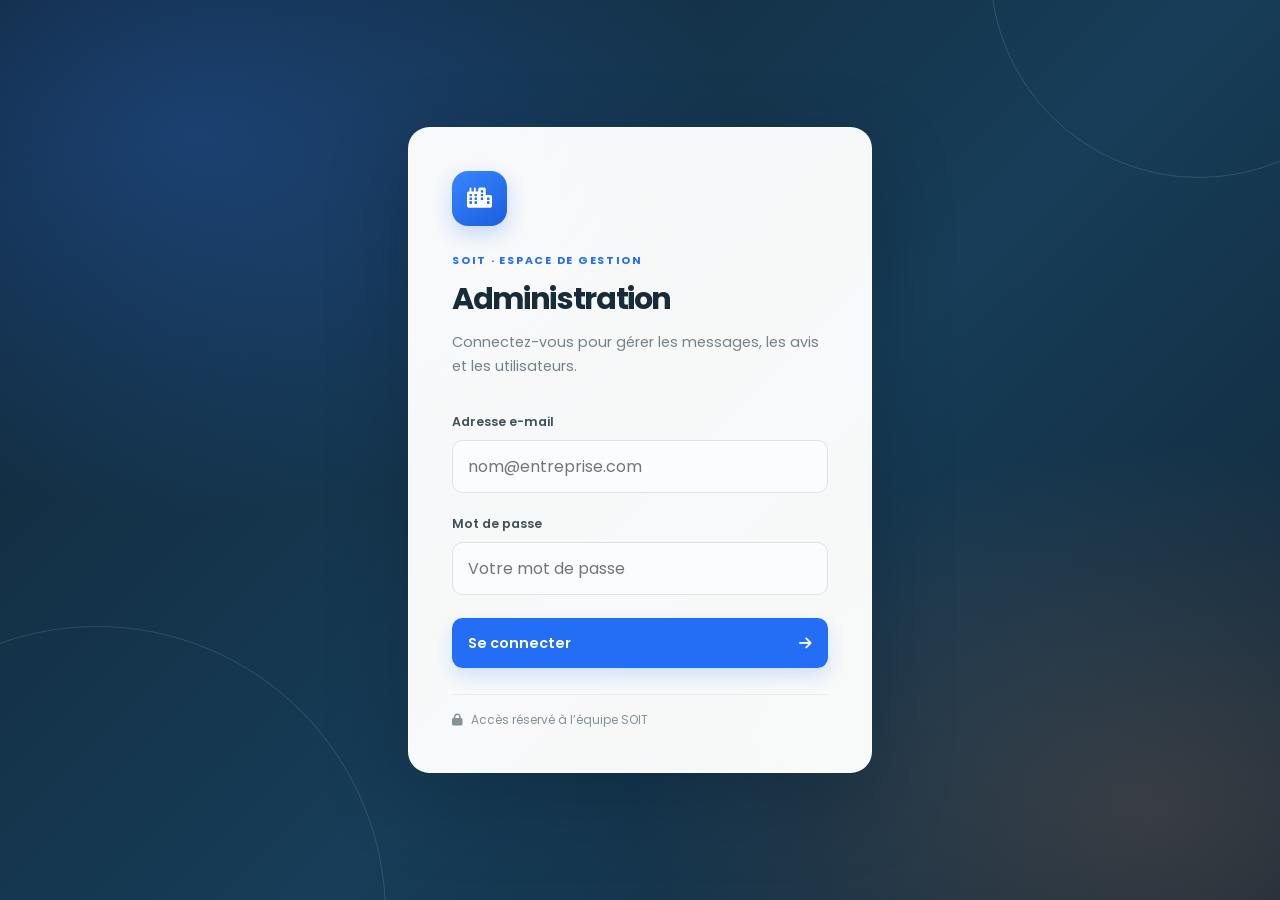
==== commit 7ab32094: "Update SOIT frontend" ====
--- a/admin.html
+++ b/admin.html
@@ -306,16 +306,26 @@
       }
     </style>
     <link rel="stylesheet" href="modern.css" />
+    <link rel="stylesheet" href="admin-modern.css" />
+    <script src="config.js"></script>
   </head>
   <body class="admin-page">
     <!-- Login Page -->
     <div id="loginPage" class="login-container">
       <div class="login-box">
-        <h1>📊 SOIT Admin</h1>
-        <p>Connectez-vous pour accéder au tableau de bord</p>
-        <input type="password" id="adminPassword" placeholder="Mot de passe" />
-        <button onclick="checkAdminLogin()">Se connecter</button>
-        <div id="loginError" class="error-message">Mot de passe incorrect</div>
+        <div class="login-brand-mark" aria-hidden="true"><i class="fas fa-city"></i></div>
+        <p class="login-eyebrow">SOIT · ESPACE DE GESTION</p>
+        <h1>Administration</h1>
+        <p class="login-description">Connectez-vous pour gérer les messages, les avis et les utilisateurs.</p>
+        <form onsubmit="event.preventDefault(); checkAdminLogin()">
+          <label for="adminEmail">Adresse e-mail</label>
+          <input type="email" id="adminEmail" placeholder="nom@entreprise.com" autocomplete="username" required />
+          <label for="adminPassword">Mot de passe</label>
+          <input type="password" id="adminPassword" placeholder="Votre mot de passe" autocomplete="current-password" required />
+          <button type="submit"><span>Se connecter</span><i class="fas fa-arrow-right" aria-hidden="true"></i></button>
+        </form>
+        <div id="loginError" class="error-message" role="alert" aria-live="polite">Identifiants invalides</div>
+        <p class="login-footnote"><i class="fas fa-lock" aria-hidden="true"></i> Accès réservé à l’équipe SOIT</p>
       </div>
     </div>
 
@@ -324,57 +334,99 @@
       <!-- Sidebar -->
       <div class="sidebar">
         <div class="sidebar-header">
-          <h2>SOIT</h2>
-          <p>Administration</p>
+          <div class="sidebar-brand-mark" aria-hidden="true"><i class="fas fa-city"></i></div>
+          <div class="sidebar-brand-copy"><h2>SOIT</h2><p>ESPACE ADMIN</p></div>
         </div>
         <div class="sidebar-menu">
-          <div class="menu-item active" data-page="dashboard">
+          <button type="button" class="menu-item active" data-page="dashboard" aria-label="Tableau de bord" aria-current="page" title="Tableau de bord">
             <i class="fas fa-chart-line"></i>
             <span>Tableau de bord</span>
-          </div>
-          <div class="menu-item" data-page="contacts">
+          </button>
+          <button type="button" class="menu-item" data-page="contacts" aria-label="Messages" title="Messages">
             <i class="fas fa-envelope"></i>
             <span>Messages</span>
-          </div>
-          <div class="menu-item" data-page="reviews">
+          </button>
+          <button type="button" class="menu-item" data-page="projects" aria-label="Projets" title="Projets">
+            <i class="fas fa-building"></i>
+            <span>Projets</span>
+          </button>
+          <button type="button" class="menu-item" data-page="reviews" aria-label="Avis clients" title="Avis clients">
             <i class="fas fa-star"></i>
             <span>Avis clients</span>
-          </div>
-          <div class="menu-item" data-page="users">
+          </button>
+          <button type="button" class="menu-item" data-page="users" aria-label="Utilisateurs" title="Utilisateurs">
             <i class="fas fa-users"></i>
             <span>Utilisateurs</span>
-          </div>
+          </button>
         </div>
+        <div class="sidebar-footer"><span class="sidebar-online-dot"></span> Portail de gestion</div>
       </div>
 
       <!-- Main Content -->
       <div class="main-content">
         <div class="top-bar">
-          <div class="page-title" id="pageTitle">Tableau de bord</div>
-          <button class="logout-btn" onclick="adminLogout()">
-            Déconnexion
-          </button>
+          <div class="top-bar-heading"><span class="top-bar-kicker">SOIT · ADMINISTRATION</span><div class="page-title" id="pageTitle">Tableau de bord</div></div>
+          <div class="top-bar-actions"><div class="admin-session"><span class="session-avatar"><i class="fas fa-user-shield" aria-hidden="true"></i></span><span><strong>Administrateur</strong><small>Session active</small></span></div><button class="logout-btn" onclick="adminLogout()"><i class="fas fa-sign-out-alt" aria-hidden="true"></i><span>Déconnexion</span></button></div>
         </div>
 
         <!-- Dashboard Page -->
         <div id="dashboard" class="section active">
+          <div class="overview-intro"><div><span class="overview-eyebrow">VOTRE ESPACE DE PILOTAGE</span><h1>Vue d’ensemble</h1><p>Retrouvez ici les indicateurs et les activités de votre site.</p></div><div class="overview-mark" aria-hidden="true"><i class="fas fa-chart-line"></i></div></div>
           <div class="stats-grid">
             <div class="stat-card">
-              <h3>📧 Messages reçus</h3>
+              <div class="stat-card-top"><span class="stat-icon messages-icon"><i class="fas fa-envelope" aria-hidden="true"></i></span><span class="stat-context">SITE WEB</span></div>
+              <h3>Messages reçus</h3>
               <div class="value" id="statMessages">0</div>
+              <p class="stat-caption">Demandes envoyées par vos visiteurs</p>
             </div>
             <div class="stat-card">
-              <h3>⭐ Avis clients</h3>
+              <div class="stat-card-top"><span class="stat-icon reviews-icon"><i class="fas fa-star" aria-hidden="true"></i></span><span class="stat-context">RÉPUTATION</span></div>
+              <h3>Avis clients</h3>
               <div class="value" id="statReviews">0</div>
+              <p class="stat-caption">Retours publiés par vos clients</p>
             </div>
             <div class="stat-card">
-              <h3>👥 Utilisateurs</h3>
+              <div class="stat-card-top"><span class="stat-icon users-icon"><i class="fas fa-users" aria-hidden="true"></i></span><span class="stat-context">COMMUNAUTÉ</span></div>
+              <h3>Utilisateurs</h3>
               <div class="value" id="statUsers">0</div>
+              <p class="stat-caption">Comptes enregistrés sur le site</p>
             </div>
             <div class="stat-card">
-              <h3>⭐ Note moyenne</h3>
+              <div class="stat-card-top"><span class="stat-icon rating-icon"><i class="fas fa-award" aria-hidden="true"></i></span><span class="stat-context">SATISFACTION</span></div>
+              <h3>Note moyenne</h3>
               <div class="value" id="statAvgRating">0</div>
+              <p class="stat-caption">Sur 5 étoiles</p>
             </div>
+          </div>
+        </div>
+
+        <!-- Projects Page -->
+        <div id="projects" class="section">
+          <div class="section-header project-manager-header">
+            <div><h2>Portfolio projets</h2><p>Gérez les projets visibles sur le site public.</p></div>
+            <button type="button" class="project-add-btn" id="addProjectBtn"><i class="fas fa-plus" aria-hidden="true"></i><span>Ajouter un projet</span></button>
+          </div>
+          <div id="projectFeedback" class="project-feedback" role="status" aria-live="polite" hidden></div>
+          <form id="projectForm" class="project-editor" hidden>
+            <div class="project-editor-heading"><div><span class="overview-eyebrow">CONTENU DU PORTFOLIO</span><h3 id="projectFormTitle">Nouveau projet</h3></div><button type="button" class="project-close-btn" id="cancelProjectBtn" aria-label="Fermer le formulaire"><i class="fas fa-times" aria-hidden="true"></i></button></div>
+            <input type="hidden" id="projectId" />
+            <div class="project-form-grid">
+              <div class="project-field"><label for="projectTitle">Titre</label><input id="projectTitle" maxlength="120" required /></div>
+              <div class="project-field"><label for="projectCategory">Catégorie</label><input id="projectCategory" maxlength="80" placeholder="Ex. Infrastructures routières" required /></div>
+              <div class="project-field"><label for="projectLocation">Lieu</label><input id="projectLocation" maxlength="120" placeholder="Ex. Siliana, Tunisie" required /></div>
+              <div class="project-field"><label for="projectYear">Année</label><input id="projectYear" type="number" min="1900" max="2100" placeholder="2026" /></div>
+              <div class="project-field project-field-wide"><label for="projectDescription">Description</label><textarea id="projectDescription" maxlength="1000" rows="3" required></textarea></div>
+              <div class="project-field project-field-wide"><label for="projectImage">Photo principale</label><input id="projectImage" list="projectImageOptions" placeholder="images/current-project/8.jpg" required /><datalist id="projectImageOptions"><option value="images/current-project/8.jpg"></option><option value="images/projets/souk-jdid/1.jpg"></option><option value="images/chantier-routier.jpg"></option></datalist><small>Utilisez un chemin du dossier frontend (commençant par images/) ou une URL https.</small></div>
+              <div class="project-field project-field-wide"><label for="projectGalleryImages">Photos de la galerie <span>(facultatif)</span></label><textarea id="projectGalleryImages" rows="3" placeholder="Une photo par ligne, par exemple :&#10;images/current-project/1.jpg&#10;images/current-project/2.jpeg"></textarea><small>Maximum 20 photos. Les chemins doivent commencer par images/ ou être des URL https.</small></div>
+              <label class="project-publish-toggle" for="projectPublished"><input id="projectPublished" type="checkbox" checked /><span>Publier ce projet sur le site</span></label>
+            </div>
+            <div class="project-editor-actions"><button type="button" class="project-cancel-btn" id="cancelProjectBtnBottom">Annuler</button><button type="submit" class="project-save-btn"><i class="fas fa-check" aria-hidden="true"></i><span>Enregistrer le projet</span></button></div>
+          </form>
+          <div class="table-container">
+            <table id="projectsTable">
+              <thead><tr><th>Projet</th><th>Lieu</th><th>Année</th><th>Visibilité</th><th>Actions</th></tr></thead>
+              <tbody></tbody>
+            </table>
           </div>
         </div>
 
@@ -445,70 +497,246 @@
     </div>
 
     <script>
-      const API_URL = "https://soit-backend.onrender.com/api";
-      let adminToken = null;
+      const API_URL = window.SOIT_CONFIG.apiBaseUrl;
+      let adminToken = sessionStorage.getItem("soitAdminToken");
+      let projectsCache = [];
+
+      async function adminRequest(path, options = {}) {
+        const headers = new Headers(options.headers || {});
+        if (adminToken) headers.set("Authorization", `Bearer ${adminToken}`);
+        const response = await fetch(`${API_URL}${path}`, { ...options, headers });
+        if (response.status === 401 && !path.endsWith("/login")) {
+          adminLogout();
+          throw new Error("Votre session a expiré. Reconnectez-vous.");
+        }
+        return response;
+      }
+
+      function showAdminDashboard() {
+        document.getElementById("loginPage").style.display = "none";
+        document.getElementById("adminDashboard").style.display = "block";
+        loadDashboard();
+      }
 
       // Check admin login
-      function checkAdminLogin() {
+      async function checkAdminLogin() {
+        const email = document.getElementById("adminEmail").value.trim();
         const password = document.getElementById("adminPassword").value;
-        if (password === "admin123") {
-          document.getElementById("loginPage").style.display = "none";
-          document.getElementById("adminDashboard").style.display = "block";
-          loadDashboard();
-        } else {
-          document.getElementById("loginError").style.display = "block";
+        const loginError = document.getElementById("loginError");
+        loginError.style.display = "none";
+        try {
+          const response = await fetch(`${API_URL}/login`, {
+            method: "POST",
+            headers: { "Content-Type": "application/json" },
+            body: JSON.stringify({ email, password }),
+          });
+          const data = await response.json().catch(() => ({}));
+          if (!response.ok || !data.success || !data.token) {
+            throw new Error(data.message || "Connexion impossible. Vérifiez vos identifiants.");
+          }
+          if (data.user?.role !== "admin") {
+            throw new Error("Ce compte ne possède pas les droits administrateur.");
+          }
+          adminToken = data.token;
+          sessionStorage.setItem("soitAdminToken", adminToken);
+          showAdminDashboard();
+        } catch (error) {
+          loginError.textContent = error.message || "Serveur indisponible. Réessayez.";
+          loginError.style.display = "block";
         }
       }
 
       function adminLogout() {
+        adminToken = null;
+        sessionStorage.removeItem("soitAdminToken");
         document.getElementById("loginPage").style.display = "flex";
         document.getElementById("adminDashboard").style.display = "none";
+        document.getElementById("adminEmail").value = "";
         document.getElementById("adminPassword").value = "";
+      }
+
+      async function restoreAdminSession() {
+        if (!adminToken) return;
+        try {
+          const response = await adminRequest("/me");
+          const data = await response.json();
+          if (!response.ok || !data.success || data.user?.role !== "admin") {
+            throw new Error("Session invalide");
+          }
+          showAdminDashboard();
+        } catch (error) {
+          adminLogout();
+        }
       }
 
       // Load all data
       async function loadDashboard() {
-        await loadStats();
-        await loadContacts();
-        await loadReviews();
-        await loadUsers();
+        await Promise.all([loadStats(), loadContacts(), loadProjects(), loadReviews(), loadUsers()]);
+      }
+
+      function showProjectFeedback(message, type = "success") {
+        const feedback = document.getElementById("projectFeedback");
+        feedback.textContent = message;
+        feedback.className = `project-feedback ${type}`;
+        feedback.hidden = false;
+      }
+
+      function hideProjectFeedback() {
+        const feedback = document.getElementById("projectFeedback");
+        feedback.hidden = true;
+        feedback.textContent = "";
+      }
+
+      async function loadProjects() {
+        const tbody = document.querySelector("#projectsTable tbody");
+        if (!tbody) return;
+        try {
+          const response = await adminRequest("/admin/projects");
+          const data = await response.json();
+          if (!response.ok || !data.success) throw new Error(data.message || "Impossible de charger les projets.");
+          projectsCache = data.projects || [];
+          tbody.replaceChildren();
+
+          if (!projectsCache.length) {
+            const row = tbody.insertRow();
+            const cell = row.insertCell();
+            cell.colSpan = 5;
+            cell.className = "project-empty-state";
+            cell.textContent = "Aucun projet pour le moment. Ajoutez le premier projet du portfolio.";
+            return;
+          }
+
+          projectsCache.forEach((project) => {
+            const row = tbody.insertRow();
+            const projectCell = row.insertCell();
+            const title = document.createElement("strong");
+            title.textContent = project.title;
+            const category = document.createElement("small");
+            category.textContent = project.category;
+            projectCell.append(title, category);
+            row.insertCell().textContent = project.location;
+            row.insertCell().textContent = project.year || "—";
+
+            const visibilityCell = row.insertCell();
+            const badge = document.createElement("span");
+            badge.className = `status-badge ${project.isPublished ? "status-approved" : "status-pending"}`;
+            badge.textContent = project.isPublished ? "Publié" : "Brouillon";
+            visibilityCell.append(badge);
+
+            const actions = row.insertCell();
+            const editButton = document.createElement("button");
+            editButton.type = "button";
+            editButton.className = "action-btn edit";
+            editButton.setAttribute("aria-label", `Modifier ${project.title}`);
+            editButton.title = "Modifier";
+            editButton.innerHTML = '<i class="fas fa-pen" aria-hidden="true"></i>';
+            editButton.addEventListener("click", () => showProjectEditor(project));
+
+            const deleteButton = document.createElement("button");
+            deleteButton.type = "button";
+            deleteButton.className = "action-btn delete";
+            deleteButton.setAttribute("aria-label", `Supprimer ${project.title}`);
+            deleteButton.title = "Supprimer";
+            deleteButton.innerHTML = '<i class="fas fa-trash" aria-hidden="true"></i>';
+            deleteButton.addEventListener("click", () => deleteProject(project._id, project.title));
+            actions.append(editButton, deleteButton);
+          });
+        } catch (error) {
+          showProjectFeedback(error.message || "Erreur lors du chargement des projets.", "error");
+        }
+      }
+
+      function showProjectEditor(project = null) {
+        const form = document.getElementById("projectForm");
+        hideProjectFeedback();
+        form.reset();
+        document.getElementById("projectId").value = project?._id || "";
+        document.getElementById("projectFormTitle").textContent = project ? "Modifier le projet" : "Nouveau projet";
+        document.getElementById("projectTitle").value = project?.title || "";
+        document.getElementById("projectCategory").value = project?.category || "";
+        document.getElementById("projectLocation").value = project?.location || "";
+        document.getElementById("projectYear").value = project?.year || "";
+        document.getElementById("projectDescription").value = project?.description || "";
+        document.getElementById("projectImage").value = project?.image || "";
+        document.getElementById("projectGalleryImages").value = (project?.galleryImages || []).join("\n");
+        document.getElementById("projectPublished").checked = project?.isPublished !== false;
+        form.hidden = false;
+        form.scrollIntoView({ behavior: "smooth", block: "start" });
+        document.getElementById("projectTitle").focus({ preventScroll: true });
+      }
+
+      function hideProjectEditor() {
+        const form = document.getElementById("projectForm");
+        form.reset();
+        form.hidden = true;
+        document.getElementById("projectId").value = "";
+      }
+
+      async function saveProject(event) {
+        event.preventDefault();
+        const id = document.getElementById("projectId").value;
+        const project = {
+          title: document.getElementById("projectTitle").value.trim(),
+          category: document.getElementById("projectCategory").value.trim(),
+          location: document.getElementById("projectLocation").value.trim(),
+          year: document.getElementById("projectYear").value || null,
+          description: document.getElementById("projectDescription").value.trim(),
+          image: document.getElementById("projectImage").value.trim(),
+          galleryImages: document.getElementById("projectGalleryImages").value
+            .split(/\r?\n/)
+            .map((image) => image.trim())
+            .filter(Boolean),
+          isPublished: document.getElementById("projectPublished").checked,
+        };
+
+        try {
+          const response = await adminRequest(id ? `/admin/projects/${encodeURIComponent(id)}` : "/admin/projects", {
+            method: id ? "PUT" : "POST",
+            headers: { "Content-Type": "application/json" },
+            body: JSON.stringify(project),
+          });
+          const data = await response.json();
+          if (!response.ok || !data.success) throw new Error(data.message || "Impossible d’enregistrer le projet.");
+          hideProjectEditor();
+          await loadProjects();
+          showProjectFeedback(id ? "Projet mis à jour." : "Projet ajouté au portfolio.");
+        } catch (error) {
+          showProjectFeedback(error.message || "Erreur lors de l’enregistrement.", "error");
+        }
+      }
+
+      async function deleteProject(id, title) {
+        if (!confirm(`Supprimer « ${title} » ? Le projet ne sera plus affiché sur le site.`)) return;
+        try {
+          const response = await adminRequest(`/admin/projects/${encodeURIComponent(id)}`, { method: "DELETE" });
+          const data = await response.json();
+          if (!response.ok || !data.success) throw new Error(data.message || "Impossible de supprimer le projet.");
+          await loadProjects();
+          showProjectFeedback("Projet supprimé.");
+        } catch (error) {
+          showProjectFeedback(error.message || "Erreur lors de la suppression.", "error");
+        }
       }
 
       async function loadStats() {
         try {
-          const response = await fetch(`${API_URL}/stats`);
+          const response = await adminRequest("/stats");
           const data = await response.json();
-          if (data.success) {
-            document.getElementById("statMessages").innerText =
-              data.stats.totalMessages || 0;
-            document.getElementById("statUsers").innerText =
-              data.stats.totalUsers || 0;
+          if (response.ok && data.success) {
+            document.getElementById("statMessages").textContent = data.stats.totalMessages || 0;
+            document.getElementById("statUsers").textContent = data.stats.totalUsers || 0;
+            document.getElementById("statReviews").textContent = data.stats.totalReviews || 0;
+            document.getElementById("statAvgRating").textContent =
+              data.stats.averageRating ? data.stats.averageRating.toFixed(1) : "0";
           }
         } catch (error) {
           console.error("Error loading stats:", error);
         }
-
-        try {
-          const response = await fetch(`${API_URL}/reviews`);
-          const data = await response.json();
-          if (data.success) {
-            document.getElementById("statReviews").innerText =
-              data.reviews.length;
-            const avgRating =
-              data.reviews.reduce((sum, r) => sum + r.rating, 0) /
-              data.reviews.length;
-            document.getElementById("statAvgRating").innerText = avgRating
-              ? avgRating.toFixed(1)
-              : "0";
-          }
-        } catch (error) {
-          console.error("Error loading reviews:", error);
-        }
       }
 
       async function loadContacts() {
         try {
-          const response = await fetch(`${API_URL}/contacts`);
+          const response = await adminRequest("/contacts");
           const data = await response.json();
           if (data.success) {
             const tbody = document.querySelector("#contactsTable tbody");
@@ -535,7 +763,7 @@
 
       async function loadReviews() {
         try {
-          const response = await fetch(`${API_URL}/reviews`);
+          const response = await adminRequest("/admin/reviews");
           const data = await response.json();
           if (data.success) {
             const tbody = document.querySelector("#reviewsTable tbody");
@@ -567,7 +795,7 @@
 
       async function loadUsers() {
         try {
-          const response = await fetch(`${API_URL}/users`);
+          const response = await adminRequest("/users");
           const data = await response.json();
           if (data.success) {
             const tbody = document.querySelector("#usersTable tbody");
@@ -591,7 +819,7 @@
       async function deleteContact(id) {
         if (confirm("Supprimer ce message ?")) {
           try {
-            const response = await fetch(`${API_URL}/contacts/${id}`, {
+            const response = await adminRequest(`/contacts/${id}`, {
               method: "DELETE",
             });
             const data = await response.json();
@@ -608,7 +836,7 @@
       async function deleteReview(id) {
         if (confirm("Supprimer cet avis ?")) {
           try {
-            const response = await fetch(`${API_URL}/admin/reviews/${id}`, {
+            const response = await adminRequest(`/admin/reviews/${id}`, {
               method: "DELETE",
             });
             const data = await response.json();
@@ -624,20 +852,31 @@
 
       // Navigation
       document.querySelectorAll(".menu-item").forEach((item) => {
-        item.addEventListener("click", () => {
-          document
-            .querySelectorAll(".menu-item")
-            .forEach((m) => m.classList.remove("active"));
+          item.addEventListener("click", () => {
+            document
+              .querySelectorAll(".menu-item")
+              .forEach((m) => {
+                m.classList.remove("active");
+                m.removeAttribute("aria-current");
+              });
           document
             .querySelectorAll(".section")
             .forEach((s) => s.classList.remove("active"));
           item.classList.add("active");
+          item.setAttribute("aria-current", "page");
           const page = item.dataset.page;
           document.getElementById(page).classList.add("active");
           document.getElementById("pageTitle").innerText =
             item.querySelector("span").innerText;
         });
       });
+
+      document.getElementById("addProjectBtn").addEventListener("click", () => showProjectEditor());
+      document.getElementById("cancelProjectBtn").addEventListener("click", hideProjectEditor);
+      document.getElementById("cancelProjectBtnBottom").addEventListener("click", hideProjectEditor);
+      document.getElementById("projectForm").addEventListener("submit", saveProject);
+
+      restoreAdminSession();
     </script>
   </body>
 </html>
--- a/modern.css
+++ b/modern.css
@@ -368,6 +368,13 @@
 .projects .projects-header .section-description { max-width: 62rem; margin: 0 auto; color: #596b77; font-size: clamp(1.5rem, 1.7vw, 1.75rem); }
 .projects-count { display: inline-flex; align-items: center; gap: .8rem; margin-top: 2rem; padding: .65rem 1.2rem; border: 1px solid #dbe4e7; border-radius: 99px; color: #536773; background: #fff; font-size: 1.2rem; }
 .projects-count strong { color: var(--soit-blue); font-size: 1.45rem; }
+.project-filter-bar { display: flex; flex-wrap: wrap; justify-content: center; gap: .8rem; margin: 0 auto 2.4rem; }
+.project-filter-bar[hidden] { display: none; }
+.project-filter-btn { min-height: 4rem; padding: .8rem 1.5rem; border: 1px solid #d6e0e5; border-radius: 99px; color: #395261; background: #fff; font: inherit; font-size: 1.25rem; cursor: pointer; transition: color .2s ease, background-color .2s ease, border-color .2s ease, transform .2s ease; }
+.project-filter-btn:hover { transform: translateY(-2px); border-color: var(--soit-blue); color: var(--soit-blue); }
+.project-filter-btn:focus-visible { outline: 3px solid rgba(31,91,120,.35); outline-offset: 3px; }
+.project-filter-btn.active { border-color: var(--soit-blue); color: #fff; background: var(--soit-blue); }
+.projects .project-card[hidden] { display: none !important; }
 .projects .projects-grid { grid-template-columns: repeat(3, minmax(0, 1fr)); align-items: stretch; gap: clamp(1.6rem, 2.4vw, 3rem); }
 .projects .project-card { display: flex; min-width: 0; flex-direction: column; border: 1px solid #e1e7e9; border-radius: 16px; background: #fff; box-shadow: 0 10px 32px rgba(20,42,58,.065); }
 .projects .project-image { flex: 0 0 auto; height: auto; aspect-ratio: 16 / 10; background: #dfe7e9; }
@@ -387,6 +394,9 @@
 body.dark-mode .projects .projects-header .heading { color: #edf4fa; }
 body.dark-mode .projects .projects-header .section-description { color: #c3d0db; }
 body.dark-mode .projects-count { border-color: #34465b; color: #d1dce5; background: #19283a; }
+body.dark-mode .project-filter-btn { border-color: #34465b; color: #d1dce5; background: #19283a; }
+body.dark-mode .project-filter-btn:hover { border-color: #64a6ff; color: #9cc7ff; }
+body.dark-mode .project-filter-btn.active { border-color: var(--soit-blue); color: #fff; background: var(--soit-blue); }
 body.dark-mode .projects .project-card { border-color: rgba(255,255,255,.09); background: #19283a; }
 body.dark-mode .projects .project-content h3 { color: #edf4fa; }
 body.dark-mode .projects .project-content p, body.dark-mode .projects .project-meta span { color: #c2cfda; }
@@ -399,3 +409,151 @@
   .projects .project-image { aspect-ratio: 16 / 9; }
   .projects .project-content { padding: 2rem; }
 }
+
+/* Search panel: calm neutral surface with SOIT blue controls */
+.search-form {
+  top: 0;
+  padding: clamp(1.8rem, 3vw, 3rem) 2rem 2.4rem;
+  border-bottom: 3px solid var(--soit-blue);
+  border-radius: 0 0 2rem 2rem;
+  color: var(--soit-ink);
+  background: linear-gradient(135deg, #fff 0%, #f2f7fa 100%);
+  box-shadow: 0 1.8rem 5rem rgba(10, 33, 48, .2);
+}
+.search-container { max-width: 88rem; gap: 1.2rem; }
+.search-container input {
+  min-width: 0;
+  min-height: 5.8rem;
+  padding: 1.5rem 2rem 1.5rem 5.2rem;
+  border: 1px solid #d5e0e6;
+  border-radius: 1.4rem;
+  color: #172c3a;
+  background: #fff;
+  box-shadow: 0 4px 14px rgba(20, 42, 58, .05);
+}
+.search-container input::placeholder { color: #758691; opacity: 1; }
+.search-container input:focus {
+  border-color: var(--soit-blue);
+  outline: 0;
+  background: #fff;
+  box-shadow: 0 0 0 4px rgba(31, 91, 120, .13), 0 8px 24px rgba(20, 42, 58, .08);
+}
+.search-icon { left: 1.8rem; color: var(--soit-blue); }
+.search-close {
+  flex: 0 0 4.8rem;
+  width: 4.8rem;
+  height: 4.8rem;
+  border: 1px solid #d8e3e9;
+  color: #395261;
+  background: #eaf1f4;
+  font-size: 1.5rem;
+}
+.search-close:hover { border-color: var(--soit-blue); color: #fff; background: var(--soit-blue); transform: rotate(90deg); }
+.search-suggestions { max-width: 88rem; margin-top: 1.8rem; padding-top: 1.5rem; border-color: #dce5e9; }
+.suggestion-heading { display: flex; align-items: center; justify-content: space-between; gap: 1rem; }
+.suggestion-title { margin-bottom: 1rem; color: #536773; font-size: 1.2rem; font-weight: 600; }
+.search-key-hint { display: inline-flex; align-items: center; gap: .35rem; margin-bottom: 1rem; color: #71828c; font-size: 1.05rem; }
+.search-key-hint kbd { min-width: 2rem; padding: .2rem .5rem; border: 1px solid #d5e0e6; border-bottom-width: 2px; border-radius: .45rem; color: #3a5665; background: #fff; font: inherit; font-size: 1rem; text-align: center; }
+.suggestion-tags { gap: .8rem; }
+.suggestion-chip {
+  padding: .7rem 1.2rem;
+  border: 1px solid #d8e3e9;
+  border-radius: 99px;
+  color: #345263;
+  background: #fff;
+  font: inherit;
+  font-size: 1.2rem;
+  cursor: pointer;
+  transition: color .2s ease, background-color .2s ease, border-color .2s ease, transform .2s ease;
+}
+.suggestion-chip:hover { transform: translateY(-1px); border-color: var(--soit-blue); color: var(--soit-blue); background: #f4f8fa; }
+.suggestion-chip:focus-visible, .search-close:focus-visible { outline: 3px solid rgba(31, 91, 120, .3); outline-offset: 3px; }
+.search-overlay { background: rgba(11, 27, 39, .58); backdrop-filter: blur(3px); }
+body.dark-mode .search-form { color: #eaf2f8; background: linear-gradient(135deg, #142336 0%, #1a2e43 100%); }
+body.dark-mode .search-container input { border-color: #405469; color: #edf4fa; background: #0e1a29; }
+body.dark-mode .search-container input::placeholder { color: #aab9c6; }
+body.dark-mode .search-container input:focus { background: #0e1a29; }
+body.dark-mode .search-suggestions { border-color: #34485d; }
+body.dark-mode .suggestion-title { color: #bdcbd7; }
+body.dark-mode .search-key-hint { color: #aab9c6; }
+body.dark-mode .search-key-hint kbd { border-color: #405469; color: #d5e0e9; background: #1b2b3d; }
+body.dark-mode .suggestion-chip { border-color: #405469; color: #d5e0e9; background: #1b2b3d; }
+body.dark-mode .suggestion-chip:hover { border-color: #76b7d4; color: #fff; background: #24435a; }
+body.dark-mode .search-close { border-color: #405469; color: #e0e9ef; background: #263a4e; }
+@media (max-width: 600px) {
+  .search-form { padding: 1.5rem 1.4rem 1.8rem; border-radius: 0 0 1.5rem 1.5rem; }
+  .search-container { gap: .8rem; }
+  .search-container input { min-height: 5.2rem; padding-left: 4.4rem; border-radius: 1.2rem; }
+  .search-icon { left: 1.5rem; }
+  .search-close { flex-basis: 4.4rem; width: 4.4rem; height: 4.4rem; }
+  .search-suggestions { margin-top: 1.2rem; padding-top: 1.2rem; }
+  .search-key-hint { display: none; }
+}
+
+/* Search result feedback and current match */
+.highlight {
+  padding: .12em .18em;
+  border-radius: .25em;
+  color: #17384b !important;
+  background: #cfe7f2 !important;
+  font-weight: 700;
+  scroll-margin-top: 12rem;
+}
+.highlight.highlight-current {
+  color: #fff !important;
+  background: #d87936 !important;
+  box-shadow: 0 0 0 3px rgba(216, 121, 54, .22);
+}
+.search-results-bar {
+  position: fixed;
+  z-index: 1002;
+  top: 9rem;
+  left: 50%;
+  display: flex;
+  align-items: center;
+  justify-content: center;
+  flex-wrap: wrap;
+  gap: .8rem;
+  width: max-content;
+  max-width: min(94vw, 76rem);
+  padding: .9rem 1.2rem;
+  transform: translate(-50%, -1rem);
+  border: 1px solid #d5e0e6;
+  border-radius: 1.4rem;
+  color: #233d4b;
+  background: #fff;
+  box-shadow: 0 1rem 3rem rgba(10, 33, 48, .18);
+  font-size: 1.25rem;
+  opacity: 0;
+  visibility: hidden;
+  transition: opacity .2s ease, transform .2s ease, visibility .2s ease;
+}
+.search-results-bar.show { transform: translate(-50%, 0); opacity: 1; visibility: visible; }
+.search-results-status { padding: 0 .6rem; font-weight: 700; }
+.search-results-bar button {
+  min-height: 3.5rem;
+  padding: .65rem 1rem;
+  border: 1px solid #d5e0e6;
+  border-radius: .9rem;
+  color: #345263;
+  background: #f4f8fa;
+  font: inherit;
+  font-size: 1.15rem;
+  font-weight: 600;
+  cursor: pointer;
+  transition: color .2s ease, background-color .2s ease, border-color .2s ease;
+}
+.search-results-bar button:hover:not(:disabled) { border-color: var(--soit-blue); color: #fff; background: var(--soit-blue); }
+.search-results-bar button:disabled { opacity: .48; cursor: not-allowed; }
+.search-results-bar button:focus-visible { outline: 3px solid rgba(31, 91, 120, .28); outline-offset: 2px; }
+.search-results-bar .clear-search-results { border-color: transparent; color: #fff; background: var(--soit-blue); }
+.search-results-bar .clear-search-results:hover { border-color: var(--soit-blue-dark); background: var(--soit-blue-dark); }
+body.dark-mode .search-results-bar { border-color: #405469; color: #eaf2f8; background: #17283a; }
+body.dark-mode .search-results-bar button { border-color: #405469; color: #e0e9ef; background: #24394e; }
+body.dark-mode .search-results-bar button:hover:not(:disabled) { color: #fff; background: var(--soit-blue); }
+body.dark-mode .search-results-bar .clear-search-results { color: #fff; background: var(--soit-blue); }
+@media (max-width: 600px) {
+  .search-results-bar { top: 7rem; gap: .6rem; padding: .8rem; border-radius: 1.2rem; }
+  .search-results-status { flex: 1 0 100%; text-align: center; }
+  .search-results-bar button { min-height: 3.8rem; }
+}
--- a/admin-modern.css
+++ b/admin-modern.css
@@ -0,0 +1,303 @@
+/* SOIT admin workspace — responsive, calm and built around the existing dashboard actions. */
+body.admin-page {
+  --admin-ink: #172b38;
+  --admin-muted: #73828b;
+  --admin-blue: #246df5;
+  --admin-blue-dark: #164fc3;
+  --admin-copper: #d78a5c;
+  --admin-canvas: #f4f7f9;
+  --admin-line: #e7edf1;
+  min-height: 100vh;
+  color: var(--admin-ink);
+  background: var(--admin-canvas);
+}
+
+.admin-page :is(button, input) { font: inherit; }
+.admin-page button { -webkit-tap-highlight-color: transparent; }
+
+/* Sign-in */
+.admin-page .login-container {
+  position: relative;
+  overflow: hidden;
+  padding: 2.4rem;
+  background: radial-gradient(ellipse at 15% 15%, rgba(51, 122, 246, .28), transparent 35%),
+    radial-gradient(ellipse at 90% 90%, rgba(215, 138, 92, .2), transparent 32%),
+    linear-gradient(135deg, #102536 0%, #173d58 56%, #102536 100%);
+}
+.admin-page .login-container::before,
+.admin-page .login-container::after {
+  position: absolute;
+  width: 26rem;
+  height: 26rem;
+  border: 1px solid rgba(255, 255, 255, .12);
+  border-radius: 50%;
+  content: "";
+  pointer-events: none;
+}
+.admin-page .login-container::before { top: -15rem; right: -8rem; }
+.admin-page .login-container::after { bottom: -19rem; left: -12rem; width: 36rem; height: 36rem; }
+.admin-page .login-box {
+  position: relative;
+  z-index: 1;
+  width: min(100%, 29rem);
+  padding: 2.7rem;
+  border: 1px solid rgba(255, 255, 255, .78);
+  border-radius: 1.35rem;
+  color: var(--admin-ink);
+  text-align: left;
+  background: rgba(255, 255, 255, .97);
+  box-shadow: 0 28px 80px rgba(3, 18, 31, .28);
+  animation: admin-card-in .55s cubic-bezier(.2,.75,.25,1) both;
+}
+.admin-page .login-brand-mark,
+.admin-page .sidebar-brand-mark {
+  display: grid;
+  flex: 0 0 auto;
+  place-items: center;
+  color: white;
+  background: linear-gradient(145deg, #3786ff, #1b5edc);
+  box-shadow: 0 8px 20px rgba(36, 109, 245, .24);
+}
+.admin-page .login-brand-mark { width: 3.4rem; height: 3.4rem; margin-bottom: 1.7rem; border-radius: 1rem; font-size: 1.25rem; }
+.admin-page .login-eyebrow, .admin-page .overview-eyebrow, .admin-page .top-bar-kicker {
+  color: var(--admin-blue);
+  font-size: .68rem;
+  font-weight: 700;
+  letter-spacing: .16em;
+}
+.admin-page .login-box h1 { margin: .45rem 0 .55rem; color: var(--admin-ink); font-size: 1.9rem; font-weight: 650; letter-spacing: -.045em; }
+.admin-page .login-description { margin: 0 0 1.7rem; color: var(--admin-muted); font-size: .9rem; line-height: 1.65; }
+.admin-page .login-box form { display: grid; gap: .55rem; }
+.admin-page .login-box label { margin-top: .5rem; color: #41515b; font-size: .78rem; font-weight: 600; }
+.admin-page .login-box input {
+  width: 100%;
+  min-height: 3rem;
+  margin: 0 0 .35rem;
+  padding: .8rem .9rem;
+  border: 1px solid #dce4e9;
+  border-radius: .65rem;
+  outline: none;
+  color: var(--admin-ink);
+  background: #fbfcfd;
+  transition: border-color .2s ease, box-shadow .2s ease, background .2s ease;
+}
+.admin-page .login-box input:focus { border-color: var(--admin-blue); background: white; box-shadow: 0 0 0 4px rgba(36, 109, 245, .11); }
+.admin-page .login-box button {
+  display: flex;
+  align-items: center;
+  justify-content: space-between;
+  min-height: 3.15rem;
+  margin-top: .55rem;
+  padding: .8rem 1rem;
+  border-radius: .65rem;
+  color: white;
+  font-size: .9rem;
+  font-weight: 600;
+  background: var(--admin-blue);
+  box-shadow: 0 8px 18px rgba(36, 109, 245, .18);
+  transition: transform .2s ease, background .2s ease, box-shadow .2s ease;
+}
+.admin-page .login-box button:hover { transform: translateY(-2px); background: var(--admin-blue-dark); box-shadow: 0 12px 24px rgba(36, 109, 245, .23); }
+.admin-page .error-message { padding: .75rem .85rem; border: 1px solid #f1c9c7; border-radius: .6rem; color: #a93630; background: #fff4f2; font-size: .82rem; }
+.admin-page .login-footnote { display: flex; align-items: center; gap: .5rem; margin: 1.6rem 0 0; padding-top: 1rem; border-top: 1px solid var(--admin-line); color: #85929a; font-size: .75rem; }
+
+/* Application shell */
+.admin-page #adminDashboard { min-height: 100vh; }
+.admin-page .sidebar {
+  display: flex;
+  flex-direction: column;
+  width: 16.5rem;
+  padding: 1.2rem .9rem;
+  border-right: 1px solid rgba(255, 255, 255, .08);
+  color: #eaf2f8;
+  background: #122a3b;
+  box-shadow: 8px 0 30px rgba(17, 39, 55, .06);
+}
+.admin-page .sidebar-header { display: flex; align-items: center; gap: .8rem; padding: .75rem .65rem 1.4rem; border-bottom-color: rgba(255,255,255,.1); text-align: left; }
+.admin-page .sidebar-brand-mark { width: 2.65rem; height: 2.65rem; border-radius: .8rem; font-size: 1rem; }
+.admin-page .sidebar-brand-copy h2 { color: #fff; font-size: 1.05rem; font-weight: 700; letter-spacing: .04em; }
+.admin-page .sidebar-brand-copy p { margin-top: .16rem; color: #9eb0bd; font-size: .59rem; font-weight: 600; letter-spacing: .14em; }
+.admin-page .sidebar-menu { display: grid; gap: .38rem; padding: 1.4rem 0; }
+.admin-page .menu-item {
+  position: relative;
+  min-height: 2.9rem;
+  width: 100%;
+  margin: 0;
+  padding: .75rem .85rem;
+  border: 0;
+  border-radius: .65rem;
+  text-align: left;
+  color: #adbdc8;
+  background: transparent;
+  font-size: .84rem;
+  font-weight: 500;
+  cursor: pointer;
+  transition: color .2s ease, background .2s ease, transform .2s ease;
+}
+.admin-page .menu-item i { width: 1.2rem; color: #91a5b2; font-size: .95rem; text-align: center; }
+.admin-page .menu-item:hover { transform: translateX(2px); color: white; background: rgba(255,255,255,.07); }
+.admin-page .menu-item.active { color: white; background: linear-gradient(90deg, rgba(36,109,245,.28), rgba(36,109,245,.1)); }
+.admin-page .menu-item.active::before { position: absolute; top: .55rem; bottom: .55rem; left: -.9rem; width: 3px; border-radius: 0 5px 5px 0; background: #4b8bff; content: ""; }
+.admin-page .menu-item.active i { color: #76a8ff; }
+.admin-page .sidebar-footer { display: flex; align-items: center; gap: .55rem; margin: auto .35rem .25rem; padding: .8rem .55rem; border-top: 1px solid rgba(255,255,255,.1); color: #9eb0bd; font-size: .72rem; }
+.admin-page .sidebar-online-dot { width: .48rem; height: .48rem; border-radius: 50%; background: #54d2a0; box-shadow: 0 0 0 4px rgba(84,210,160,.12); }
+.admin-page .main-content { min-height: 100vh; margin-left: 16.5rem; padding: 1.5rem clamp(1.2rem, 3vw, 3rem) 3rem; }
+.admin-page .top-bar {
+  min-height: 5rem;
+  margin: 0 0 1.6rem;
+  padding: .75rem 0 1.15rem;
+  border-bottom: 1px solid #e4eaee;
+  border-radius: 0;
+  background: transparent;
+  box-shadow: none;
+}
+.admin-page .top-bar-heading { display: grid; gap: .2rem; }
+.admin-page .top-bar-kicker { color: #9ba8af; font-size: .59rem; }
+.admin-page .page-title { color: var(--admin-ink); font-size: 1.25rem; font-weight: 650; letter-spacing: -.025em; }
+.admin-page .top-bar-actions { display: flex; align-items: center; gap: 1.25rem; }
+.admin-page .admin-session { display: flex; align-items: center; gap: .65rem; }
+.admin-page .session-avatar { display: grid; width: 2.35rem; height: 2.35rem; place-items: center; border: 1px solid #dce7f0; border-radius: 50%; color: var(--admin-blue); background: #edf4ff; }
+.admin-page .admin-session strong, .admin-page .admin-session small { display: block; }
+.admin-page .admin-session strong { color: #354a58; font-size: .76rem; font-weight: 600; }
+.admin-page .admin-session small { margin-top: .1rem; color: #84929a; font-size: .66rem; }
+.admin-page .logout-btn { display: inline-flex; align-items: center; gap: .5rem; padding: .62rem .82rem; border: 1px solid #e1e7eb; border-radius: .6rem; color: #566873; font-size: .76rem; font-weight: 600; background: white; transition: color .2s ease, border .2s ease, background .2s ease, transform .2s ease; }
+.admin-page .logout-btn:hover { transform: translateY(-1px); border-color: #efc8c4; color: #b64740; background: #fff8f7; }
+
+/* Overview and metric cards */
+.admin-page .section { padding: 0; border: 0; border-radius: 0; background: transparent; box-shadow: none; }
+.admin-page .section.active { animation: admin-section-in .35s ease both; }
+.admin-page .overview-intro { display: flex; align-items: center; justify-content: space-between; gap: 1rem; margin: .5rem 0 1.5rem; }
+.admin-page .overview-intro h1 { margin: .3rem 0 .35rem; color: var(--admin-ink); font-size: clamp(1.6rem, 2.5vw, 2.15rem); font-weight: 650; letter-spacing: -.05em; }
+.admin-page .overview-intro p { color: var(--admin-muted); font-size: .88rem; }
+.admin-page .overview-mark { display: grid; width: 3.4rem; height: 3.4rem; place-items: center; border: 1px solid #dce9ff; border-radius: 1rem; color: var(--admin-blue); background: #edf4ff; font-size: 1.15rem; }
+.admin-page .stats-grid { grid-template-columns: repeat(4, minmax(0, 1fr)); gap: 1rem; margin: 0 0 1.5rem; }
+.admin-page .stat-card { min-width: 0; padding: 1.15rem; border: 1px solid var(--admin-line); border-radius: .9rem; background: white; box-shadow: 0 8px 24px rgba(23,43,56,.035); transition: transform .22s ease, border-color .22s ease, box-shadow .22s ease; }
+.admin-page .stat-card:hover { transform: translateY(-3px); border-color: #d4e2f4; box-shadow: 0 14px 30px rgba(23,43,56,.08); }
+.admin-page .stat-card-top { display: flex; align-items: center; justify-content: space-between; margin-bottom: 1rem; }
+.admin-page .stat-icon { display: grid; width: 2.45rem; height: 2.45rem; place-items: center; border-radius: .75rem; font-size: .95rem; }
+.admin-page .messages-icon { color: #2567e8; background: #edf3ff; }
+.admin-page .reviews-icon { color: #bd7a1c; background: #fff5e7; }
+.admin-page .users-icon { color: #168b72; background: #e9f8f3; }
+.admin-page .rating-icon { color: #a457a9; background: #f8edfa; }
+.admin-page .stat-context { color: #a0abb1; font-size: .56rem; font-weight: 700; letter-spacing: .11em; }
+.admin-page .stat-card h3 { margin: 0 0 .35rem; color: #657681; font-size: .78rem; font-weight: 550; }
+.admin-page .stat-card .value { color: var(--admin-ink); font-size: 2rem; font-weight: 650; letter-spacing: -.06em; line-height: 1.2; }
+.admin-page .stat-caption { margin-top: .55rem; color: #97a3aa; font-size: .66rem; line-height: 1.5; }
+
+/* Content tables */
+.admin-page .section:not(#dashboard) { padding: 1.25rem; border: 1px solid var(--admin-line); border-radius: .9rem; background: white; box-shadow: 0 8px 24px rgba(23,43,56,.035); }
+.admin-page .section-header { margin-bottom: 1rem; padding-bottom: .9rem; border-bottom: 1px solid var(--admin-line); }
+.admin-page .section-header h2 { color: var(--admin-ink); font-size: 1.05rem; font-weight: 620; }
+.admin-page .table-container { overflow-x: auto; border: 1px solid #edf1f4; border-radius: .65rem; }
+.admin-page table { min-width: 680px; border-collapse: separate; border-spacing: 0; }
+.admin-page th, .admin-page td { padding: .85rem .8rem; border-bottom: 1px solid #edf1f4; color: #586a75; font-size: .78rem; vertical-align: middle; }
+.admin-page th { color: #6d7d87; font-size: .68rem; font-weight: 650; letter-spacing: .035em; text-transform: uppercase; background: #f8fafb; }
+.admin-page tr:last-child td { border-bottom: 0; }
+.admin-page tbody tr { transition: background .18s ease; }
+.admin-page tbody tr:hover { background: #f8fbff; }
+.admin-page .status-badge { display: inline-flex; align-items: center; padding: .3rem .55rem; border-radius: 99px; font-size: .68rem; font-weight: 600; }
+.admin-page .status-approved { color: #16845f; background: #e7f7ef; }
+.admin-page .status-pending { color: #9c6914; background: #fff5df; }
+.admin-page .action-btn { display: inline-grid; width: 2rem; height: 2rem; place-items: center; margin: 0 .1rem; border-radius: .5rem; font-size: .78rem; }
+.admin-page .action-btn.delete { color: #b84f49; background: #fff3f2; }
+.admin-page .action-btn.delete:hover { color: white; background: #c7544d; }
+.admin-page .project-manager-header { align-items: center; gap: 1rem; }
+.admin-page .project-manager-header h2 { margin-bottom: .25rem; }
+.admin-page .project-manager-header p { color: var(--admin-muted); font-size: .75rem; }
+.admin-page .project-add-btn, .admin-page .project-save-btn {
+  display: inline-flex;
+  align-items: center;
+  justify-content: center;
+  gap: .5rem;
+  padding: .68rem .9rem;
+  border: 0;
+  border-radius: .6rem;
+  color: white;
+  font-size: .75rem;
+  font-weight: 600;
+  background: var(--admin-blue);
+  cursor: pointer;
+  transition: transform .2s ease, background .2s ease, box-shadow .2s ease;
+}
+.admin-page .project-add-btn:hover, .admin-page .project-save-btn:hover { transform: translateY(-1px); background: var(--admin-blue-dark); box-shadow: 0 7px 16px rgba(36,109,245,.17); }
+.admin-page .project-feedback { margin: 0 0 1rem; padding: .75rem .9rem; border: 1px solid #dce8f2; border-radius: .6rem; color: #42647d; font-size: .8rem; background: #f1f7fb; }
+.admin-page .project-feedback.success { border-color: #ccebdc; color: #237655; background: #eefaf4; }
+.admin-page .project-feedback.error { border-color: #f1ceca; color: #ad4740; background: #fff4f2; }
+.admin-page .project-feedback[hidden], .admin-page .project-editor[hidden] { display: none !important; }
+.admin-page .project-editor { margin: 0 0 1.25rem; padding: 1.2rem; border: 1px solid #e0eaf1; border-radius: .8rem; background: linear-gradient(135deg, #fbfdff, #f5f9fc); }
+.admin-page .project-editor-heading { display: flex; align-items: flex-start; justify-content: space-between; gap: 1rem; margin-bottom: 1rem; }
+.admin-page .project-editor-heading h3 { margin-top: .2rem; color: var(--admin-ink); font-size: 1.05rem; font-weight: 650; }
+.admin-page .project-close-btn { display: grid; width: 2rem; height: 2rem; place-items: center; border: 1px solid #e1e8ed; border-radius: .55rem; color: #657681; background: white; cursor: pointer; }
+.admin-page .project-form-grid { display: grid; grid-template-columns: repeat(2, minmax(0,1fr)); gap: .9rem; }
+.admin-page .project-field { display: grid; align-content: start; gap: .38rem; min-width: 0; }
+.admin-page .project-field-wide { grid-column: 1 / -1; }
+.admin-page .project-field label { color: #435762; font-size: .72rem; font-weight: 600; }
+.admin-page .project-field label span { color: #96a3aa; font-weight: 400; }
+.admin-page .project-field :is(input, textarea) { width: 100%; min-height: 2.55rem; padding: .68rem .75rem; border: 1px solid #dfe7ec; border-radius: .55rem; outline: 0; color: var(--admin-ink); font-size: .76rem; background: white; transition: border-color .2s ease, box-shadow .2s ease; }
+.admin-page .project-field textarea { min-height: 5rem; resize: vertical; line-height: 1.55; }
+.admin-page .project-field :is(input, textarea):focus { border-color: #7ca8f5; box-shadow: 0 0 0 3px rgba(36,109,245,.1); }
+.admin-page .project-field small { color: #85949c; font-size: .65rem; line-height: 1.5; }
+.admin-page .project-publish-toggle { display: inline-flex; grid-column: 1 / -1; align-items: center; gap: .55rem; color: #526570; font-size: .75rem; cursor: pointer; }
+.admin-page .project-publish-toggle input { width: 1rem; height: 1rem; accent-color: var(--admin-blue); }
+.admin-page .project-editor-actions { display: flex; justify-content: flex-end; gap: .55rem; margin-top: 1rem; padding-top: .9rem; border-top: 1px solid #e5edf2; }
+.admin-page .project-cancel-btn { padding: .63rem .85rem; border: 1px solid #dce4e9; border-radius: .55rem; color: #586a75; font-size: .75rem; font-weight: 600; background: white; cursor: pointer; }
+.admin-page .project-empty-state { padding: 2rem; color: #84929a; text-align: center; }
+.admin-page #projectsTable td:first-child strong, .admin-page #projectsTable td:first-child small { display: block; }
+.admin-page #projectsTable td:first-child strong { color: #344a57; font-size: .78rem; }
+.admin-page #projectsTable td:first-child small { margin-top: .15rem; color: #8b989f; font-size: .67rem; }
+.admin-page .action-btn.edit { color: #3268be; background: #eef4ff; }
+.admin-page .action-btn.edit:hover { color: white; background: #3268be; }
+
+@keyframes admin-card-in { from { opacity: 0; transform: translateY(12px) scale(.985); } to { opacity: 1; transform: translateY(0) scale(1); } }
+@keyframes admin-section-in { from { opacity: 0; transform: translateY(7px); } to { opacity: 1; transform: translateY(0); } }
+
+@media (max-width: 1100px) {
+  .admin-page .stats-grid { grid-template-columns: repeat(2, minmax(0, 1fr)); }
+}
+@media (max-width: 768px) {
+  .admin-page .sidebar { width: 4.8rem; padding: 1rem .55rem; }
+  .admin-page .sidebar-header { justify-content: center; padding: .5rem 0 1.2rem; }
+  .admin-page .sidebar-brand-copy, .admin-page .sidebar-footer, .admin-page .menu-item span { display: none; }
+  .admin-page .sidebar-menu { gap: .55rem; padding-top: 1.2rem; }
+  .admin-page .menu-item { justify-content: center; width: 3.7rem; height: 3.2rem; padding: .6rem; }
+  .admin-page .menu-item i { width: auto; font-size: 1rem; }
+  .admin-page .menu-item.active::before { left: -.55rem; }
+  .admin-page .main-content { margin-left: 4.8rem; padding: 1rem 1rem 2rem; }
+  .admin-page .top-bar { align-items: flex-start; gap: .8rem; }
+  .admin-page .top-bar-actions { gap: .65rem; }
+  .admin-page .admin-session > span:last-child { display: none; }
+}
+@media (max-width: 520px) {
+  .admin-page .login-container { padding: 1.2rem; }
+  .admin-page .login-box { padding: 1.55rem; }
+  .admin-page .main-content { padding: .8rem .7rem 1.5rem; }
+  .admin-page .top-bar { min-height: 4.4rem; margin-bottom: 1.2rem; }
+  .admin-page .top-bar-kicker { font-size: .5rem; }
+  .admin-page .page-title { font-size: 1rem; }
+  .admin-page .top-bar-actions { gap: .45rem; }
+  .admin-page .session-avatar { width: 2rem; height: 2rem; }
+  .admin-page .logout-btn { width: 2.1rem; height: 2.1rem; justify-content: center; padding: 0; }
+  .admin-page .logout-btn span { display: none; }
+  .admin-page .overview-intro { align-items: flex-start; }
+  .admin-page .overview-intro p { max-width: 17rem; font-size: .78rem; line-height: 1.55; }
+  .admin-page .overview-mark { width: 2.7rem; height: 2.7rem; }
+  .admin-page .stats-grid { gap: .65rem; }
+  .admin-page .stat-card { padding: .8rem; border-radius: .75rem; }
+  .admin-page .stat-card-top { margin-bottom: .75rem; }
+  .admin-page .stat-icon { width: 2rem; height: 2rem; border-radius: .6rem; font-size: .8rem; }
+  .admin-page .stat-context { font-size: .45rem; letter-spacing: .06em; }
+  .admin-page .stat-card h3 { font-size: .68rem; }
+  .admin-page .stat-card .value { font-size: 1.55rem; }
+  .admin-page .stat-caption { font-size: .58rem; }
+  .admin-page .section:not(#dashboard) { padding: .8rem; }
+  .admin-page .project-manager-header { align-items: flex-start; }
+  .admin-page .project-add-btn { flex: 0 0 auto; width: 2.4rem; height: 2.4rem; padding: 0; }
+  .admin-page .project-add-btn span { display: none; }
+  .admin-page .project-editor { padding: .85rem; }
+  .admin-page .project-form-grid { grid-template-columns: 1fr; }
+  .admin-page .project-field-wide { grid-column: auto; }
+  .admin-page .project-publish-toggle { grid-column: auto; }
+}
+@media (prefers-reduced-motion: reduce) {
+  .admin-page *, .admin-page *::before, .admin-page *::after { scroll-behavior: auto !important; animation-duration: .01ms !important; animation-iteration-count: 1 !important; transition-duration: .01ms !important; }
+}
